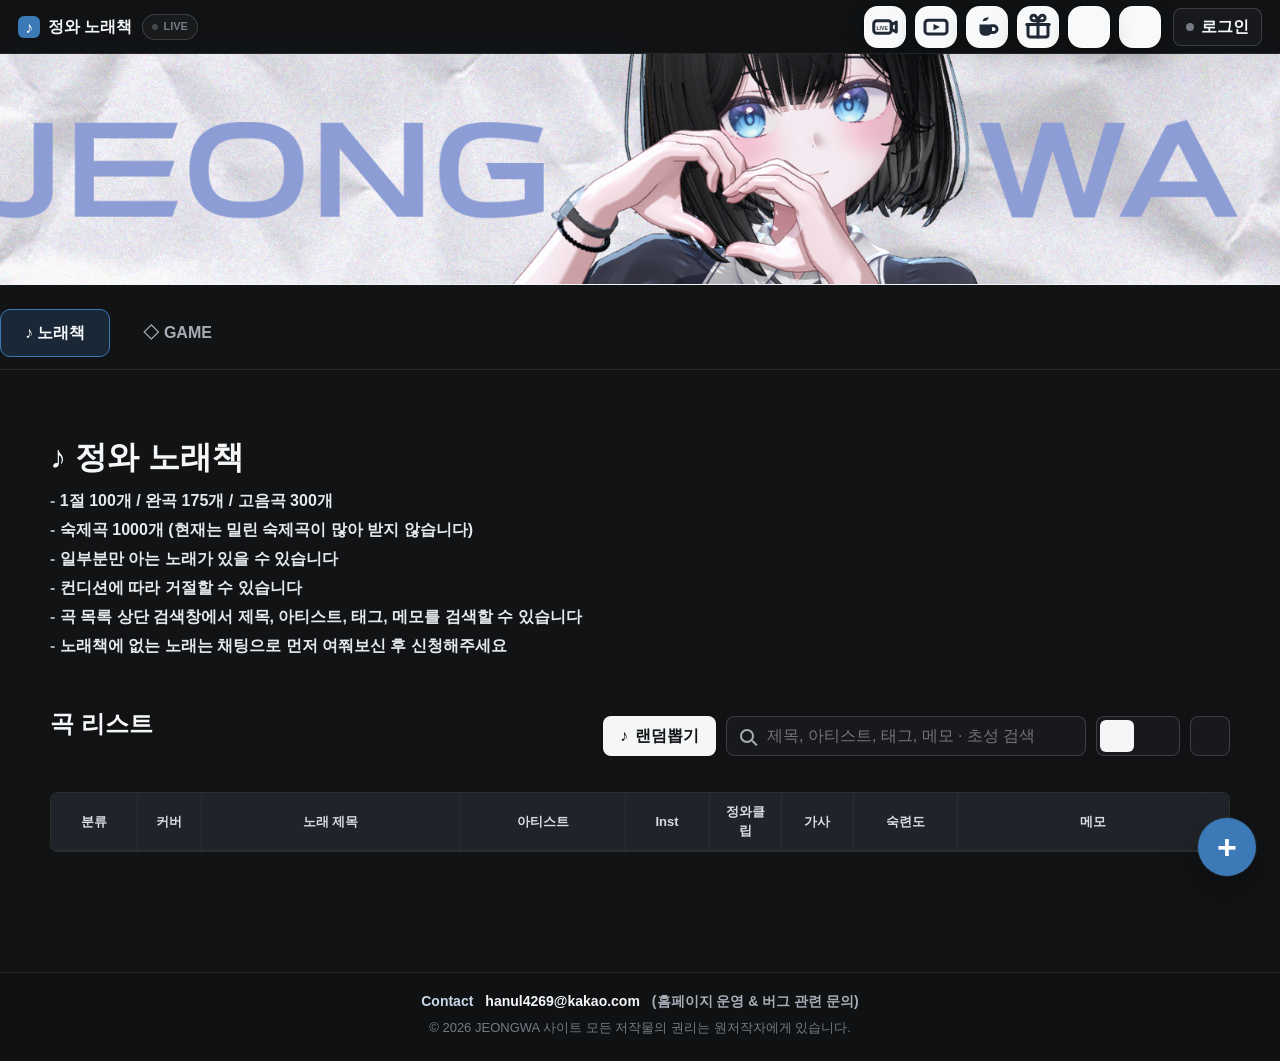
==== index.html @ 02b7890e "Add Hangul initial search and keyboard shortcut Fix patch note revision tracking and refresh, tolera" ====
<!doctype html>
<html lang="ko">
<head>
  <meta charset="utf-8">
  <meta name="viewport" content="width=device-width, initial-scale=1">
  <meta name="theme-color" content="#101319">
  <meta name="description" content="정와(정와짱)의 노래책. 제목·아티스트·태그로 곡을 검색하고 랜덤뽑기로 신청곡을 골라보세요.">
  <title>정와 노래책</title>
  <link rel="canonical" href="https://jeongwa.com/">
  <meta name="robots" content="index, follow, max-image-preview:large">
  <meta property="og:type" content="website">
  <meta property="og:site_name" content="정와 노래책">
  <meta property="og:locale" content="ko_KR">
  <meta property="og:title" content="정와 노래책">
  <meta property="og:description" content="정와(정와짱)의 노래책. 제목·아티스트·태그로 곡을 검색하고 랜덤뽑기로 신청곡을 골라보세요.">
  <meta property="og:url" content="https://jeongwa.com/">
  <meta property="og:image" content="https://jeongwa.com/og-image.jpg">
  <meta property="og:image:type" content="image/jpeg">
  <meta property="og:image:width" content="1200">
  <meta property="og:image:height" content="630">
  <meta property="og:image:alt" content="정와 노래책 - 노래 검색과 랜덤뽑기">
  <meta name="twitter:card" content="summary_large_image">
  <meta name="twitter:title" content="정와 노래책">
  <meta name="twitter:description" content="정와(정와짱)의 노래책. 제목·아티스트·태그로 곡을 검색하고 랜덤뽑기로 신청곡을 골라보세요.">
  <meta name="twitter:image" content="https://jeongwa.com/og-image.jpg">
  <script type="application/ld+json">
  {
    "@context": "https://schema.org",
    "@type": "WebSite",
    "name": "정와 노래책",
    "alternateName": "JEONGWA Songbook",
    "url": "https://jeongwa.com/",
    "inLanguage": "ko-KR",
    "description": "정와(정와짱)의 노래책 검색과 랜덤뽑기 사이트"
  }
  </script>
  <link rel="icon" type="image/png" href="jeongwa-profile.png">
  <link rel="apple-touch-icon" href="jeongwa-profile.png">
  <link rel="preconnect" href="https://cdn.jsdelivr.net" crossorigin>
  <link href="https://cdn.jsdelivr.net/gh/orioncactus/pretendard/dist/web/static/pretendard.css" rel="stylesheet">
  <link rel="stylesheet" href="styles.css?v=20260930-patchnotes2">
</head>
<body>
  <header class="site-header">
    <div class="brand-area">
      <a class="brand" href="#top" aria-label="정와 노래책 홈">
        <span class="brand-mark">♪</span>
        <span>정와 노래책</span>
      </a>
      <a class="live-badge" id="live-badge" href="https://ch.sooplive.co.kr/jeongwazzang" target="_blank" rel="noopener noreferrer" aria-label="정와 SOOP 방송국, 현재 방송 상태 확인 중" title="방송 상태 확인 중">
        <span class="live-dot" aria-hidden="true"></span>
        <span>LIVE</span>
      </a>
    </div>
    <div class="header-actions">
      <nav class="header-links" aria-label="정와 외부 링크">
        <a class="header-link" href="https://ch.sooplive.co.kr/jeongwazzang" target="_blank" rel="noopener noreferrer" aria-label="SOOP 방송국" title="SOOP 방송국">
          <svg class="header-icon-svg" viewBox="0 0 24 24" aria-hidden="true">
            <rect x="3" y="7" width="14" height="10" rx="2.4"></rect>
            <path d="M17 10.2 21 8v8l-4-2.2z"></path>
            <text x="5.2" y="14" font-size="4.1" font-weight="900" stroke="none" fill="currentColor">LIVE</text>
          </svg>
        </a>
        <a class="header-link" href="https://www.youtube.com/@Jeong_wa/featured" target="_blank" rel="noopener noreferrer" aria-label="유튜브" title="유튜브">
          <svg class="header-icon-svg" viewBox="0 0 24 24" aria-hidden="true">
            <rect x="3.2" y="6.5" width="17.6" height="11" rx="2.4"></rect>
            <path d="m10 9.5 5.2 2.5-5.2 2.5z" fill="currentColor" stroke="none"></path>
          </svg>
        </a>
        <a class="header-link" href="https://cafe.naver.com/jeongwa" target="_blank" rel="noopener noreferrer" aria-label="네이버 카페" title="네이버 카페">
          <svg class="header-icon-svg" viewBox="0 0 24 24" aria-hidden="true">
            <path d="M6 10h10v4.7A4.3 4.3 0 0 1 11.7 19H10.3A4.3 4.3 0 0 1 6 14.7z" fill="currentColor" stroke="none"></path>
            <path d="M16 11h1.3a2.7 2.7 0 0 1 0 5.4H16"></path>
            <path d="M9.6 5.2c.9-.8 2.6-.6 3.6-1.5.1 1.2-.5 2.5-1.6 3-1 .5-2.2.1-3 .9-.1-.9.3-1.7 1-2.4z" fill="currentColor" stroke="none"></path>
          </svg>
        </a>
        <a class="header-link" href="https://fancim.me/celeb/profile.aspx?cu_id=jeongwa" target="_blank" rel="noopener noreferrer" aria-label="팬심" title="팬심">
          <svg class="header-icon-svg" viewBox="0 0 24 24" aria-hidden="true">
            <rect x="4" y="10" width="16" height="10" rx="1.8"></rect>
            <path d="M3 10h18"></path>
            <path d="M12 7v13"></path>
            <path d="M12 7H8.5A2.2 2.2 0 1 1 10.1 3.3C11.2 4.3 12 7 12 7z"></path>
            <path d="M12 7h3.5A2.2 2.2 0 1 0 13.9 3.3C12.8 4.3 12 7 12 7z"></path>
          </svg>
        </a>
        <button class="header-link patch-header-btn" id="open-patch-notes" type="button" aria-label="패치노트 열기" title="패치노트">
          <i class="header-lucide-icon" data-lucide="scroll-text" aria-hidden="true"></i>
          <span class="patch-new-dot" id="patch-new-dot" aria-hidden="true" hidden></span>
        </button>
        <button class="header-link guide-header-btn" id="open-guide" type="button" aria-label="사용 가이드 열기" title="사용 가이드">
          <i class="header-lucide-icon" data-lucide="circle-help" aria-hidden="true"></i>
        </button>
      </nav>
      <div class="auth-area" id="auth-area">
        <button class="auth-button" id="auth-button" type="button" aria-haspopup="true" aria-expanded="false">
          <span class="auth-dot" aria-hidden="true"></span>
          <span id="auth-label">로그인</span>
        </button>
        <div class="auth-menu" id="auth-menu" hidden>
          <div class="auth-menu-user" id="auth-menu-user"></div>
          <button id="open-admin-settings" type="button">편집설정</button>
          <button id="logout-button" type="button">로그아웃</button>
        </div>
      </div>
    </div>
  </header>

  <main id="top">
    <section class="banner" aria-label="정와 노래책 배너">
      <img src="banner.png" alt="JEONG">
    </section>

    <nav class="site-view-tabs" aria-label="메인 메뉴">
      <button type="button" class="active" data-site-view="songs" aria-pressed="true">♪ 노래책</button>
      <button type="button" data-site-view="game" aria-pressed="false">◇ GAME</button>
    </nav>
    <section id="game-section" aria-label="GAME" hidden>
      <iframe id="game-frame" title="정와 사다리게임과 핀볼" data-src="games.html?v=20260925-results-dialog" allow="fullscreen" allowfullscreen></iframe>
    </section>
    <section class="intro">
      <div class="intro-copy">
        <h1><span aria-hidden="true">♪</span> 정와 노래책</h1>
        <ul>
          <li>1절 100개 / 완곡 175개 / 고음곡 300개</li>
          <li>숙제곡 1000개 (현재는 밀린 숙제곡이 많아 받지 않습니다)</li>
          <li>일부분만 아는 노래가 있을 수 있습니다</li>
          <li>컨디션에 따라 거절할 수 있습니다</li>
          <li>곡 목록 상단 검색창에서 제목, 아티스트, 태그, 메모를 검색할 수 있습니다</li>
          <li>노래책에 없는 노래는 채팅으로 먼저 여쭤보신 후 신청해주세요</li>
        </ul>
      </div>
    </section>

    <section class="songbook" aria-labelledby="songbook-title">
      <div class="songbook-head">
        <div>
          <h2 id="songbook-title">곡 리스트</h2>
          <p id="result-summary" aria-live="polite"></p>
        </div>
        <div class="songbook-tools">
          <button class="up-ranking-btn" id="open-up-ranking" type="button" hidden>
            <span aria-hidden="true">↑</span>
            UP 랭킹
          </button>
          <button class="random-btn" id="open-random" type="button">
            <span aria-hidden="true">♪</span>
            랜덤뽑기
          </button>
          <label class="search-box">
            <span class="search-glyph" aria-hidden="true"></span>
            <input id="song-search" type="search" autocomplete="off" placeholder="제목, 아티스트, 태그, 메모 · 초성 검색" aria-label="곡 검색 (제목, 아티스트, 태그, 메모, 제목·아티스트 초성)" aria-keyshortcuts="Control+K Meta+K" title="검색창 이동: Ctrl+K / ⌘K">
            <button id="clear-search" type="button" aria-label="검색어 지우기">×</button>
          </label>
          <div class="view-toggle" id="view-toggle" role="group" aria-label="곡 보기 방식">
            <button class="view-toggle-btn active" type="button" data-view-mode="list" aria-label="리스트형으로 보기" title="리스트형" aria-pressed="true">
              <i data-lucide="list" aria-hidden="true"></i>
            </button>
            <button class="view-toggle-btn" type="button" data-view-mode="album" aria-label="앨범형으로 보기" title="앨범형" aria-pressed="false">
              <i data-lucide="layout-grid" aria-hidden="true"></i>
            </button>
          </div>
          <button class="favorite-filter-btn" id="favorite-filter" type="button" aria-label="즐겨찾기한 곡만 보기" title="즐겨찾기만 보기" aria-pressed="false">
            <i data-lucide="star" aria-hidden="true"></i>
          </button>
        </div>
      </div>

      <nav class="tabs" id="category-tabs" aria-label="노래 분류"></nav>

      <section class="tag-filter" id="tag-filter" aria-label="태그 필터" hidden>
        <span class="tag-filter-label">태그</span>
        <div class="tag-filter-list" id="tag-filter-list"></div>
      </section>

      <div class="table-wrap" id="table-wrap">
        <table class="song-table">
          <thead>
            <tr>
              <th>분류</th>
              <th>커버</th>
              <th>노래 제목</th>
              <th>아티스트</th>
              <th>Inst</th>
              <th>정와클립</th>
              <th>가사</th>
              <th>숙련도</th>
              <th>메모</th>
            </tr>
          </thead>
          <tbody id="song-table-body"></tbody>
        </table>
      </div>

      <div class="card-list" id="song-card-list"></div>
      <div class="album-grid" id="album-grid" hidden></div>
      <div class="empty-state" id="empty-state" hidden>검색 결과가 없습니다.</div>
    </section>
  </main>

  <footer class="site-footer">
    <div class="site-footer-inner">
      <div class="footer-contact">
        <strong>Contact</strong>
        <a href="mailto:hanul4269@kakao.com">hanul4269@kakao.com</a>
        <span>(홈페이지 운영 &amp; 버그 관련 문의)</span>
      </div>
      <p class="footer-copyright">© 2026 JEONGWA 사이트 모든 저작물의 권리는 원저작자에게 있습니다.</p>
    </div>
  </footer>

  <div class="modal-backdrop" id="guide-modal" hidden>
    <section class="form-modal guide-modal" role="dialog" aria-modal="true" aria-labelledby="guide-title">
      <button class="modal-close" id="close-guide" type="button" aria-label="닫기">×</button>
      <div class="modal-kicker">이용 안내</div>
      <h2 id="guide-title">정와 노래책 사용 가이드</h2>

      <div class="guide-section">
        <h3>곡 찾기와 보기</h3>
        <ol class="guide-steps">
          <li><strong>분류 탭</strong><span>전체, K-POP, J-POP, POP/OST, 숙제곡을 골라 볼 수 있습니다.</span></li>
          <li><strong>검색과 태그</strong><span>제목, 아티스트, 태그, 메모로 검색하고 여러 태그를 함께 선택할 수 있습니다. 제목·아티스트는 초성으로도 찾을 수 있습니다(예: ㅇㅇㅇ → 아이유). 노래책 화면에서 Ctrl+K 또는 ⌘K를 누르면 검색창으로 이동합니다.</span></li>
          <li><strong>보기 방식</strong><span>목록 아이콘과 앨범 아이콘으로 리스트형·앨범형을 전환합니다.</span></li>
          <li><strong>랜덤뽑기</strong><span>현재 검색 결과 또는 전체 곡 중에서 한 곡을 무작위로 뽑습니다.</span></li>
        </ol>
      </div>

      <div class="guide-section">
        <h3>좋아요와 즐겨찾기</h3>
        <ol class="guide-steps">
          <li><strong>좋아요</strong><span>곡의 하트 버튼을 눌러 좋아요를 남길 수 있습니다.</span></li>
          <li><strong>즐겨찾기</strong><span>로그인 후 별 버튼으로 곡을 저장하고, 상단 별 아이콘으로 저장한 곡만 모아봅니다.</span></li>
        </ol>
      </div>

      <div class="guide-section">
        <h3>편집자 기능</h3>
        <ol class="guide-steps">
          <li><strong>곡 수정</strong><span>편집자로 로그인한 뒤 곡 행이나 앨범 카드를 누르면 수정창이 열립니다.</span></li>
          <li><strong>곡 추가</strong><span>오른쪽 아래 + 버튼에서 한 곡 추가, 여러 곡 추가, 커버 자동채우기를 사용합니다.</span></li>
          <li><strong>정렬과 링크</strong><span>곡은 분류·아티스트·제목 순으로 자동 정렬되며, 수정창에서 Inst·정와클립·가사 링크를 관리합니다.</span></li>
          <li><strong>편집설정</strong><span>로그인 메뉴에서 편집자 관리와 UP 이벤트를 설정합니다.</span></li>
        </ol>
      </div>
    </section>
  </div>

  <div class="modal-backdrop" id="patch-notes-modal" hidden>
    <section class="form-modal patch-notes-modal" role="dialog" aria-modal="true" aria-labelledby="patch-notes-title">
      <button class="modal-close" id="close-patch-notes" type="button" aria-label="닫기">×</button>
      <div class="modal-kicker">업데이트</div>
      <h2 id="patch-notes-title">패치노트</h2>
      <p class="patch-notes-meta" id="patch-notes-meta"></p>
      <div class="patch-note-board" id="patch-notes-board" aria-live="polite"></div>
    </section>
  </div>

  <div class="modal-backdrop" id="random-modal" hidden>
    <section class="random-modal" role="dialog" aria-modal="true" aria-labelledby="random-title">
      <button class="modal-close" id="close-random" type="button" aria-label="닫기">×</button>
      <div class="modal-kicker">랜덤뽑기</div>
      <h2 id="random-title">오늘의 한 곡</h2>

      <div class="random-options">
        <label>
          <input type="radio" name="random-scope" value="current" checked>
          현재 탭/검색 결과
        </label>
        <label>
          <input type="radio" name="random-scope" value="all">
          전체 곡
        </label>
        <label>
          <input type="checkbox" id="exclude-homework">
          숙제곡 제외
        </label>
      </div>

      <p class="random-count" id="random-count"></p>
      <div class="random-result" id="random-result">
        <span class="result-placeholder">버튼을 누르면 곡이 뽑힙니다.</span>
      </div>
      <button class="draw-btn" id="draw-random" type="button">뽑기</button>
    </section>
  </div>

  <div class="add-fab-wrap" id="add-fab-wrap">
    <div class="add-fab-menu" id="add-fab-menu" hidden>
      <button class="fab-menu-btn" id="open-add-one" type="button">한 곡 추가</button>
      <button class="fab-menu-btn" id="open-add-many" type="button">여러 곡 추가</button>
      <button class="fab-menu-btn" id="open-cover-fill" type="button">커버 자동채우기</button>
    </div>
    <button class="add-fab" id="add-fab" type="button" aria-label="곡 추가 메뉴 열기" aria-expanded="false" aria-controls="add-fab-menu">
      <span aria-hidden="true">+</span>
    </button>
  </div>

  <div class="modal-backdrop" id="cover-fill-modal" hidden>
    <section class="form-modal compact" role="dialog" aria-modal="true" aria-labelledby="cover-fill-title">
      <button class="modal-close" id="close-cover-fill" type="button" aria-label="닫기">×</button>
      <div class="modal-kicker">앨범 커버</div>
      <h2 id="cover-fill-title">커버 자동채우기</h2>
      <p class="login-copy">iTunes에서 제목과 아티스트가 충분히 일치하는 곡만 채웁니다. 애매한 곡은 건너뜁니다.</p>
      <label class="cover-fill-scope">
        <span>대상</span>
        <select id="cover-fill-scope">
          <option value="current">현재 탭과 검색 결과</option>
          <option value="all">전체 곡</option>
        </select>
      </label>
      <progress class="cover-fill-progress" id="cover-fill-progress" value="0" max="1"></progress>
      <p class="form-status cover-fill-status" id="cover-fill-status" aria-live="polite">커버가 비어 있는 곡만 처리합니다.</p>
      <div class="form-actions">
        <button class="draw-btn" id="start-cover-fill" type="button">자동채우기 시작</button>
        <button class="secondary-btn" id="stop-cover-fill" type="button" disabled>중지</button>
      </div>
    </section>
  </div>

  <div class="modal-backdrop" id="up-ranking-modal" hidden>
    <section class="form-modal up-ranking-modal" role="dialog" aria-modal="true" aria-labelledby="up-ranking-title">
      <button class="modal-close" id="close-up-ranking" type="button" aria-label="닫기">×</button>
      <div class="modal-kicker">SOOP UP 이벤트</div>
      <div class="up-ranking-heading">
        <div>
          <h2 id="up-ranking-title">UP 랭킹</h2>
          <p id="up-ranking-updated">게시글의 좋아요 순위를 불러옵니다.</p>
        </div>
        <button class="secondary-btn compact-btn" id="refresh-up-ranking" type="button">새로고침</button>
      </div>
      <div class="up-ranking-tabs" id="up-ranking-tabs" role="tablist" aria-label="UP 이벤트"></div>
      <div class="up-ranking-event" id="up-ranking-event"></div>
      <div class="up-ranking-list" id="up-ranking-list"></div>
    </section>
  </div>

  <div class="modal-backdrop" id="login-modal" hidden>
    <section class="form-modal compact" role="dialog" aria-modal="true" aria-labelledby="login-title">
      <button class="modal-close" id="close-login" type="button" aria-label="닫기">×</button>
      <div class="modal-kicker">계정</div>
      <h2 id="login-title">로그인</h2>
      <p class="login-copy">편집자는 등록된 Google 계정으로 로그인해주세요.</p>
      <p class="form-status" id="login-status" aria-live="polite"></p>
      <button class="google-login-btn" id="google-login-button" type="button">
        <img src="https://www.gstatic.com/firebasejs/ui/2.0.0/images/auth/google.svg" alt="" aria-hidden="true">
        Google 계정으로 로그인
      </button>
    </section>
  </div>

  <div class="modal-backdrop" id="admin-modal" hidden>
    <section class="form-modal admin-modal" role="dialog" aria-modal="true" aria-labelledby="admin-title">
      <button class="modal-close" id="close-admin" type="button" aria-label="닫기">×</button>
      <div class="modal-kicker">편집설정</div>
      <h2 id="admin-title">편집설정</h2>

      <div class="admin-tabs" role="tablist" aria-label="편집설정 메뉴">
        <button class="admin-tab active" id="admin-tab-editors" type="button" role="tab" aria-selected="true" aria-controls="admin-panel-editors" data-admin-tab="editors">편집자 관리</button>
        <button class="admin-tab" id="admin-tab-up" type="button" role="tab" aria-selected="false" aria-controls="admin-panel-up" data-admin-tab="up">UP 이벤트</button>
      </div>

      <div class="admin-panel active" id="admin-panel-editors" role="tabpanel" aria-labelledby="admin-tab-editors" data-admin-panel="editors">
        <form id="editor-form" class="song-form inline-form">
          <label>
            <span>편집자 이메일</span>
            <input id="editor-email" name="email" type="email" autocomplete="off" required>
          </label>
          <button class="draw-btn" type="submit">추가</button>
        </form>
        <p class="form-status" id="editor-status" aria-live="polite"></p>
        <div class="editor-list" id="editor-list"></div>
      </div>

      <div class="admin-panel" id="admin-panel-up" role="tabpanel" aria-labelledby="admin-tab-up" data-admin-panel="up" hidden>
        <p class="admin-help">활성 이벤트는 접속 시 UP 랭킹 모달로 자동 표시됩니다. 여러 이벤트가 있다면 먼저 보여줄 이벤트를 선택할 수 있습니다.</p>
        <form id="up-event-form" class="song-form">
          <input id="up-event-id" name="id" type="hidden">
          <label>
            <span>탭 이름</span>
            <input id="up-event-tab-name" name="tabName" type="text" placeholder="예: 8월 UP 이벤트" required>
          </label>
          <label>
            <span>제목</span>
            <input id="up-event-title" name="title" type="text" required>
          </label>
          <label>
            <span>SOOP 게시글 또는 댓글 URL</span>
            <input id="up-event-soop-url" name="soopUrl" type="url" inputmode="url" placeholder="https://www.sooplive.com/station/.../post/..." required>
          </label>
          <div class="up-event-options">
            <label class="check-row">
              <input id="up-event-active" name="isActive" type="checkbox" checked>
              <span>이벤트 활성화</span>
            </label>
            <label class="check-row">
              <input id="up-event-startup" name="showOnStartup" type="checkbox">
              <span>여러 이벤트 중 먼저 표시</span>
            </label>
            <label>
              <span>표시 순서</span>
              <input id="up-event-order" name="sortOrder" type="number" min="0" step="1" value="0">
            </label>
          </div>
          <div class="form-actions">
            <button class="draw-btn" type="submit">저장</button>
            <button class="secondary-btn" id="clear-up-event-form" type="button">새 이벤트</button>
          </div>
          <p class="form-status" id="up-event-status" aria-live="polite"></p>
        </form>
        <div class="up-event-list" id="up-event-list"></div>
      </div>
    </section>
  </div>

  <div class="modal-backdrop" id="add-one-modal" hidden>
    <section class="form-modal" role="dialog" aria-modal="true" aria-labelledby="add-one-title">
      <button class="modal-close" id="close-add-one" type="button" aria-label="닫기">×</button>
      <div class="modal-kicker">노래 추가</div>
      <h2 id="add-one-title">한 곡 추가</h2>
      <form id="add-one-form" class="song-form">
        <label>
          <span>분류</span>
          <select id="one-category" name="category"></select>
        </label>
        <label>
          <span>노래 제목</span>
          <input id="one-title" name="title" type="text" required>
        </label>
        <label>
          <span>아티스트</span>
          <input id="one-artist" name="artist" type="text">
        </label>
        <label>
          <span>커버 이미지 URL</span>
          <input id="one-cover" name="coverUrl" type="url" inputmode="url" placeholder="https://...">
          <span class="cover-form-preview" id="one-cover-preview" aria-hidden="true"></span>
        </label>
        <div class="form-grid form-grid-media">
          <label>
            <span>Inst</span>
            <input id="one-inst" name="instUrl" type="url" inputmode="url">
          </label>
          <label>
            <span>정와클립</span>
            <input id="one-clip" name="jeongwaClipUrl" type="url" inputmode="url">
          </label>
          <label>
            <span>가사 링크</span>
            <input id="one-lyrics" name="lyricsUrl" type="url" inputmode="url" placeholder="https://...">
          </label>
        </div>
        <label>
          <span>숙련도</span>
          <input id="one-skill" name="skillLevel" type="hidden" value="0">
          <div class="skill-picker" data-rating-for="one-skill" role="radiogroup" aria-label="숙련도">
            <button type="button" class="skill-pick" data-level="1" aria-label="숙련도 1단계">🐟</button>
            <button type="button" class="skill-pick" data-level="2" aria-label="숙련도 2단계">🐟</button>
            <button type="button" class="skill-pick" data-level="3" aria-label="숙련도 3단계">🐟</button>
            <button type="button" class="skill-pick" data-level="4" aria-label="숙련도 4단계">🐟</button>
            <button type="button" class="skill-pick" data-level="5" aria-label="숙련도 5단계">🐟</button>
          </div>
        </label>
        <label>
          <span>태그</span>
          <input id="one-tags" name="tags" type="text" autocomplete="off" placeholder="예: 1절 가능, 고음곡, 발라드">
          <small>여러 태그는 쉼표로 구분합니다.</small>
        </label>
        <label>
          <span>메모</span>
          <textarea id="one-memo" name="memo" rows="3"></textarea>
        </label>
        <p class="form-status" id="one-status" aria-live="polite"></p>
        <button class="draw-btn" type="submit">추가</button>
      </form>
    </section>
  </div>

  <div class="modal-backdrop" id="add-many-modal" hidden>
    <section class="form-modal wide" role="dialog" aria-modal="true" aria-labelledby="add-many-title">
      <button class="modal-close" id="close-add-many" type="button" aria-label="닫기">×</button>
      <div class="modal-kicker">노래 추가</div>
      <h2 id="add-many-title">여러 곡 추가</h2>
      <form id="add-many-form" class="song-form">
        <label>
          <span>기본 분류</span>
          <select id="many-category" name="category"></select>
        </label>
        <label>
          <span>곡 목록</span>
          <textarea id="many-rows" name="rows" rows="12" placeholder="분류	노래 제목	아티스트	커버 이미지 URL	Inst	정와클립	가사 링크	숙련도	태그	메모"></textarea>
          <small>태그가 여러 개라면 한 칸 안에서 슬래시(/)로 구분합니다.</small>
        </label>
        <p class="form-status" id="many-status" aria-live="polite"></p>
        <button class="draw-btn" type="submit">추가</button>
      </form>
    </section>
  </div>

  <div class="modal-backdrop" id="edit-song-modal" hidden>
    <section class="form-modal" role="dialog" aria-modal="true" aria-labelledby="edit-song-title">
      <button class="modal-close" id="close-edit-song" type="button" aria-label="닫기">×</button>
      <div class="modal-kicker">노래 수정</div>
      <h2 id="edit-song-title">곡 정보 수정</h2>
      <form id="edit-song-form" class="song-form">
        <input id="edit-id" name="id" type="hidden">
        <label>
          <span>분류</span>
          <select id="edit-category" name="category"></select>
        </label>
        <label>
          <span>노래 제목</span>
          <input id="edit-title" name="title" type="text" required>
        </label>
        <label>
          <span>아티스트</span>
          <input id="edit-artist" name="artist" type="text">
        </label>
        <label>
          <span>커버 이미지 URL</span>
          <input id="edit-cover" name="coverUrl" type="url" inputmode="url" placeholder="https://...">
          <span class="cover-form-preview" id="edit-cover-preview" aria-hidden="true"></span>
        </label>
        <div class="form-grid form-grid-media">
          <label>
            <span>Inst</span>
            <input id="edit-inst" name="instUrl" type="url" inputmode="url">
          </label>
          <label>
            <span>정와클립</span>
            <input id="edit-clip" name="jeongwaClipUrl" type="url" inputmode="url">
          </label>
          <label>
            <span>가사 링크</span>
            <input id="edit-lyrics" name="lyricsUrl" type="url" inputmode="url" placeholder="https://...">
          </label>
        </div>
        <label>
          <span>숙련도</span>
          <input id="edit-skill" name="skillLevel" type="hidden" value="0">
          <div class="skill-picker" data-rating-for="edit-skill" role="radiogroup" aria-label="숙련도">
            <button type="button" class="skill-pick" data-level="1" aria-label="숙련도 1단계">🐟</button>
            <button type="button" class="skill-pick" data-level="2" aria-label="숙련도 2단계">🐟</button>
            <button type="button" class="skill-pick" data-level="3" aria-label="숙련도 3단계">🐟</button>
            <button type="button" class="skill-pick" data-level="4" aria-label="숙련도 4단계">🐟</button>
            <button type="button" class="skill-pick" data-level="5" aria-label="숙련도 5단계">🐟</button>
          </div>
        </label>
        <label>
          <span>태그</span>
          <input id="edit-tags" name="tags" type="text" autocomplete="off" placeholder="예: 1절 가능, 고음곡, 발라드">
          <small>여러 태그는 쉼표로 구분합니다.</small>
        </label>
        <label>
          <span>메모</span>
          <textarea id="edit-memo" name="memo" rows="3"></textarea>
        </label>
        <p class="form-status" id="edit-status" aria-live="polite"></p>
        <button class="draw-btn" type="submit">저장</button>
        <button class="secondary-btn" id="reset-edit-song" type="button" hidden>원래대로</button>
        <button class="danger-btn" id="delete-edit-song" type="button" hidden>곡 삭제</button>
      </form>
    </section>
  </div>

  <script src="https://unpkg.com/lucide@0.468.0/dist/umd/lucide.min.js"></script>
  <script src="https://cdn.jsdelivr.net/npm/@supabase/supabase-js@2.112.2/dist/umd/supabase.min.js"></script>
  <script src="songs-data.js"></script>
  <script src="script.js?v=20260930-search1"></script>
  <script src="game-navigation.js?v=20260925-fish-marble-r4"></script>
</body>
</html>
---- styles.css ----
:root {
  --bg: #111315;
  --surface: #17191c;
  --surface-soft: #1d2024;
  --line: rgba(255, 255, 255, 0.09);
  --line-strong: rgba(255, 255, 255, 0.16);
  --text: #f4f6f8;
  --muted: #a7adb6;
  --faint: #747b86;
  --blue: #3b79b7;
  --blue-soft: rgba(59, 121, 183, 0.2);
  --jpop: #a76439;
  --pop: #a85f86;
  --homework: #7c5aa6;
  --focus: #90c7ff;
  --shadow: 0 18px 60px rgba(0, 0, 0, 0.34);
}

* {
  box-sizing: border-box;
}

[hidden] {
  display: none !important;
}

html {
  scroll-behavior: smooth;
}

body {
  margin: 0;
  min-height: 100vh;
  background: var(--bg);
  color: var(--text);
  font-family: Pretendard, -apple-system, BlinkMacSystemFont, "Segoe UI", sans-serif;
  line-height: 1.5;
}

body.modal-open {
  overflow: hidden;
}

button,
input,
select,
textarea {
  font: inherit;
}

select,
textarea,
input {
  color: inherit;
}

button {
  cursor: pointer;
}

.site-header {
  position: sticky;
  top: 0;
  z-index: 30;
  display: flex;
  align-items: center;
  justify-content: space-between;
  gap: 16px;
  height: 54px;
  padding: 0 18px;
  border-bottom: 1px solid var(--line);
  background: rgba(17, 19, 21, 0.88);
  backdrop-filter: blur(14px);
}

.brand-area {
  display: flex;
  align-items: center;
  gap: 10px;
  min-width: 0;
}

.brand {
  display: inline-flex;
  align-items: center;
  gap: 8px;
  min-width: 0;
  color: var(--text);
  text-decoration: none;
  font-weight: 800;
}

.live-badge {
  display: inline-flex;
  align-items: center;
  gap: 5px;
  flex: 0 0 auto;
  min-height: 26px;
  padding: 0 9px;
  border: 1px solid var(--line-strong);
  border-radius: 999px;
  background: rgba(255, 255, 255, 0.035);
  color: var(--faint);
  font-size: 11px;
  font-weight: 900;
  letter-spacing: 0;
  line-height: 1;
  text-decoration: none;
  transition: color 160ms ease, border-color 160ms ease, background 160ms ease;
  white-space: nowrap;
}

.live-badge:hover,
.live-badge:focus-visible {
  color: var(--muted);
  border-color: rgba(255, 255, 255, 0.3);
  outline: none;
}

.live-badge.is-live {
  border-color: rgba(255, 77, 90, 0.72);
  background: rgba(255, 60, 75, 0.14);
  color: #fff;
}

.live-dot {
  width: 6px;
  height: 6px;
  flex: 0 0 auto;
  border-radius: 50%;
  background: rgba(255, 255, 255, 0.2);
}

.live-badge.is-live .live-dot {
  background: #ff4656;
  box-shadow: 0 0 0 3px rgba(255, 70, 86, 0.12);
  animation: live-pulse 1.4s ease-in-out infinite;
}

@keyframes live-pulse {
  0%, 100% { opacity: 1; }
  50% { opacity: 0.32; }
}

.brand-mark {
  display: inline-grid;
  place-items: center;
  width: 22px;
  height: 22px;
  border-radius: 6px;
  background: var(--blue);
  color: #fff;
}

.header-actions {
  display: flex;
  align-items: center;
  justify-content: flex-end;
  gap: 12px;
  min-width: 0;
}

.header-links {
  display: flex;
  align-items: center;
  gap: 9px;
  max-width: min(58vw, 440px);
  overflow: visible;
  padding: 4px 0;
}

.header-link {
  display: inline-grid;
  flex: 0 0 auto;
  place-items: center;
  width: 42px;
  height: 42px;
  border: 1px solid rgba(255, 255, 255, 0.78);
  border-radius: 14px;
  background: #f8f9fb;
  color: #202936;
  text-decoration: none;
  box-shadow: 0 8px 24px rgba(0, 0, 0, 0.24);
}

.header-link:hover,
.header-link:focus-visible {
  border-color: rgba(144, 199, 255, 0.86);
  background: #ffffff;
  outline: none;
}

.header-icon-svg {
  width: 30px;
  height: 30px;
  display: block;
  fill: none;
  stroke: currentColor;
  stroke-width: 2.4;
  stroke-linecap: round;
  stroke-linejoin: round;
  overflow: visible;
}

.guide-header-btn {
  padding: 0;
}

.header-lucide-icon,
.guide-header-btn svg {
  width: 24px;
  height: 24px;
  stroke-width: 2.2;
}

.header-icon-svg text {
  font-family: Pretendard, -apple-system, BlinkMacSystemFont, "Segoe UI", sans-serif;
}

.auth-area {
  position: relative;
  flex: 0 0 auto;
}

.auth-button {
  display: inline-flex;
  align-items: center;
  justify-content: center;
  gap: 7px;
  min-height: 38px;
  padding: 0 12px;
  border: 1px solid var(--line-strong);
  border-radius: 8px;
  background: var(--surface);
  color: var(--text);
  font-weight: 900;
}

.auth-button:hover,
.auth-button:focus-visible,
.auth-button.active {
  border-color: var(--focus);
  outline: none;
}

.auth-dot {
  width: 8px;
  height: 8px;
  border-radius: 50%;
  background: var(--faint);
}

.auth-button.signed-in .auth-dot {
  background: #8bd04f;
}

.auth-button.viewer .auth-dot {
  background: #ffcf6b;
}

.auth-menu {
  position: absolute;
  top: calc(100% + 8px);
  right: 0;
  z-index: 70;
  width: 210px;
  padding: 8px;
  border: 1px solid var(--line-strong);
  border-radius: 8px;
  background: #191c21;
  box-shadow: var(--shadow);
}

.auth-menu[hidden] {
  display: none;
}

.auth-menu-user {
  padding: 8px 9px 10px;
  border-bottom: 1px solid var(--line);
  color: var(--muted);
  font-size: 13px;
  font-weight: 800;
  overflow-wrap: anywhere;
}

.auth-menu button {
  width: 100%;
  min-height: 38px;
  margin-top: 5px;
  border: 0;
  border-radius: 7px;
  background: transparent;
  color: var(--text);
  text-align: left;
  font-weight: 850;
}

.auth-menu button:hover,
.auth-menu button:focus-visible {
  background: var(--surface-soft);
  outline: none;
}

.search-glyph {
  position: relative;
  display: inline-block;
  width: 15px;
  height: 15px;
  border: 2px solid currentColor;
  border-radius: 999px;
}

.search-glyph::after {
  content: "";
  position: absolute;
  width: 7px;
  height: 2px;
  right: -6px;
  bottom: -3px;
  border-radius: 999px;
  background: currentColor;
  transform: rotate(45deg);
  transform-origin: center;
}

.banner {
  overflow: hidden;
  border-bottom: 1px solid var(--line);
  background: #eff3f8;
}

.banner img {
  display: block;
  width: 100%;
  height: clamp(130px, 18vw, 250px);
  object-fit: cover;
  object-position: center;
}

.intro,
.songbook {
  width: min(1180px, calc(100% - 32px));
  margin: 0 auto;
}

.intro {
  padding: 44px 0 26px;
}

.intro-copy {
  max-width: 760px;
}

.intro h1 {
  margin: 0 0 12px;
  font-size: 32px;
  line-height: 1.2;
}

.intro ul {
  margin: 0;
  padding-left: 0;
  list-style: none;
  color: #e5e8ec;
  font-size: 16px;
  font-weight: 650;
}

.intro li + li {
  margin-top: 5px;
}

.intro li::before {
  content: "- ";
  color: var(--muted);
}

.songbook {
  padding: 8px 0 64px;
}

.songbook-head {
  position: sticky;
  top: 54px;
  z-index: 20;
  display: flex;
  align-items: center;
  justify-content: space-between;
  gap: 20px;
  padding: 14px 0;
  background: rgba(17, 19, 21, 0.92);
  backdrop-filter: blur(14px);
}

.songbook h2 {
  margin: 0;
  font-size: 24px;
}

#result-summary {
  min-height: 20px;
  margin: 4px 0 0;
  color: var(--muted);
  font-size: 16px;
  font-weight: 800;
}

.songbook-tools {
  display: flex;
  align-items: center;
  justify-content: flex-end;
  flex-wrap: wrap;
  gap: 10px;
  min-width: 360px;
}

.up-ranking-btn,
.random-btn,
.draw-btn {
  display: inline-flex;
  align-items: center;
  justify-content: center;
  gap: 7px;
  min-height: 40px;
  padding: 0 16px;
  border: 1px solid var(--line-strong);
  border-radius: 8px;
  background: #f4f6f8;
  color: #111315;
  font-weight: 900;
}

.up-ranking-btn:hover,
.random-btn:hover,
.draw-btn:hover {
  background: #ffffff;
}

.search-box {
  position: relative;
  display: flex;
  align-items: center;
  width: min(360px, 42vw);
  min-height: 40px;
  color: var(--muted);
}

.search-box .search-glyph {
  position: absolute;
  left: 14px;
  width: 14px;
  height: 14px;
}

#song-search {
  width: 100%;
  min-height: 40px;
  padding: 0 40px 0 40px;
  border: 1px solid var(--line-strong);
  border-radius: 8px;
  background: var(--surface);
  color: var(--text);
  outline: none;
}

#song-search:focus {
  border-color: var(--focus);
  box-shadow: 0 0 0 3px rgba(144, 199, 255, 0.16);
}

#song-search::-webkit-search-cancel-button {
  display: none;
  appearance: none;
}

#song-search::-ms-clear {
  display: none;
}

#clear-search {
  position: absolute;
  right: 6px;
  display: none;
  width: 28px;
  height: 28px;
  border: 0;
  border-radius: 6px;
  background: transparent;
  color: var(--muted);
  font-size: 20px;
}

#clear-search.visible {
  display: inline-grid;
  place-items: center;
}

.view-toggle {
  display: grid;
  grid-template-columns: repeat(2, 38px);
  height: 40px;
  padding: 3px;
  border: 1px solid var(--line-strong);
  border-radius: 8px;
  background: var(--surface);
}

.view-toggle-btn {
  display: grid;
  place-items: center;
  width: 34px;
  height: 32px;
  padding: 0;
  border: 0;
  border-radius: 6px;
  background: transparent;
  color: var(--faint);
}

.view-toggle-btn svg {
  width: 18px;
  height: 18px;
  stroke-width: 2.4;
}

.view-toggle-btn:hover,
.view-toggle-btn:focus-visible {
  color: var(--text);
  outline: none;
}

.view-toggle-btn.active {
  background: #f4f6f8;
  color: #111315;
}

.favorite-filter-btn {
  display: grid;
  place-items: center;
  width: 40px;
  height: 40px;
  padding: 0;
  border: 1px solid var(--line-strong);
  border-radius: 8px;
  background: var(--surface);
  color: var(--faint);
}

.favorite-filter-btn svg {
  width: 19px;
  height: 19px;
  stroke-width: 2.3;
}

.favorite-filter-btn:hover,
.favorite-filter-btn:focus-visible {
  border-color: var(--focus);
  color: var(--text);
  outline: none;
}

.favorite-filter-btn.active {
  border-color: #e8bf61;
  background: rgba(232, 191, 97, 0.12);
  color: #f0ca70;
}

.favorite-filter-btn.active svg {
  fill: currentColor;
}

.tabs {
  display: flex;
  flex-wrap: wrap;
  gap: 8px;
  margin: 0 0 12px;
}

.tab {
  display: inline-flex;
  align-items: center;
  gap: 7px;
  min-height: 38px;
  padding: 0 14px;
  border: 1px solid var(--line-strong);
  border-radius: 8px;
  background: var(--surface);
  color: var(--muted);
  font-weight: 850;
}

.tab:hover,
.tab:focus-visible {
  border-color: var(--focus);
  color: var(--text);
  outline: none;
}

.tab.active {
  color: #fff;
}

.tab[data-category="전체"].active { background: #4a5360; }
.tab[data-category="K-POP"].active { background: var(--blue); }
.tab[data-category="J-POP"].active { background: var(--jpop); }
.tab[data-category="POP/OST"].active { background: var(--pop); }
.tab[data-category="숙제곡"].active { background: var(--homework); }

.tab-count {
  color: currentColor;
  opacity: 0.74;
  font-size: 12px;
}

.tag-filter {
  display: flex;
  align-items: flex-start;
  gap: 12px;
  margin: 0 0 14px;
  padding: 10px 12px;
  border: 1px solid var(--line);
  border-radius: 8px;
  background: rgba(255, 255, 255, 0.018);
}

.tag-filter[hidden] {
  display: none;
}

.tag-filter-label {
  flex: 0 0 auto;
  padding-top: 6px;
  color: var(--muted);
  font-size: 13px;
  font-weight: 900;
}

.tag-filter-list,
.song-tags {
  display: flex;
  flex-wrap: wrap;
  gap: 6px;
  min-width: 0;
}

.tag-filter-chip {
  min-height: 30px;
  padding: 3px 9px;
  border: 1px solid var(--line-strong);
  border-radius: 999px;
  background: var(--surface);
  color: var(--muted);
  font-size: 12px;
  font-weight: 850;
}

.tag-filter-chip span {
  margin-left: 3px;
  color: var(--faint);
  font-size: 11px;
}

.tag-filter-chip:hover,
.tag-filter-chip:focus-visible {
  border-color: var(--focus);
  color: var(--text);
  outline: none;
}

.tag-filter-chip.active {
  border-color: rgba(144, 199, 255, 0.52);
  background: rgba(144, 199, 255, 0.14);
  color: #d8ecff;
}

.song-tags {
  margin-top: 6px;
}

.song-tag {
  display: inline-flex;
  align-items: center;
  max-width: 100%;
  min-height: 22px;
  padding: 2px 7px;
  border: 1px solid rgba(144, 199, 255, 0.22);
  border-radius: 999px;
  background: rgba(144, 199, 255, 0.08);
  color: #bcdcff;
  font-size: 11px;
  font-weight: 800;
  line-height: 1.2;
  overflow-wrap: anywhere;
}

.table-wrap {
  overflow-x: auto;
  overflow-y: hidden;
  border: 1px solid var(--line);
  border-radius: 8px;
  background: var(--surface);
}

.table-wrap[hidden],
.card-list[hidden],
.album-grid[hidden] {
  display: none !important;
}

.song-table {
  width: 100%;
  min-width: 1120px;
  border-collapse: collapse;
  table-layout: fixed;
}

.song-table th,
.song-table td {
  border-bottom: 1px solid var(--line);
  border-right: 1px solid var(--line);
  padding: 9px 10px;
  text-align: left;
  vertical-align: middle;
  overflow-wrap: anywhere;
}

.song-table th:last-child,
.song-table td:last-child {
  border-right: 0;
}

.song-table thead th {
  position: sticky;
  top: 0;
  z-index: 1;
  background: #20242a;
  color: #d7dce3;
  font-size: 13px;
  text-align: center;
}

.song-table tbody tr:nth-child(even) td {
  background: rgba(255, 255, 255, 0.018);
}

.edit-mode .song-table tbody tr:hover td {
  background: rgba(144, 199, 255, 0.08);
}

.editable-row,
.editable-card {
  cursor: pointer;
}

.song-row:focus-visible {
  outline: none;
}

.song-row:focus-visible td {
  background: rgba(144, 199, 255, 0.12);
  box-shadow: inset 0 2px 0 rgba(144, 199, 255, 0.62), inset 0 -2px 0 rgba(144, 199, 255, 0.62);
}

.song-table th:nth-child(1),
.song-table td:nth-child(1) {
  width: 86px;
}

.song-table th:nth-child(2),
.song-table td:nth-child(2) {
  width: 64px;
  padding: 7px;
  text-align: center;
}

.song-table th:nth-child(3),
.song-table td:nth-child(3) {
  width: 22%;
  font-weight: 800;
}

.song-table th:nth-child(4),
.song-table td:nth-child(4) {
  width: 14%;
}

.song-table th:nth-child(5),
.song-table td:nth-child(5) {
  width: 84px;
  text-align: center;
}

.song-table th:nth-child(6),
.song-table td:nth-child(6) {
  width: 72px;
  text-align: center;
}

.song-table th:nth-child(7),
.song-table td:nth-child(7) {
  width: 72px;
  text-align: center;
}

.song-table th:nth-child(8),
.song-table td:nth-child(8) {
  width: 104px;
  text-align: center;
}

.category-badge {
  display: inline-flex;
  align-items: center;
  max-width: 100%;
  min-height: 24px;
  padding: 2px 8px;
  border-radius: 6px;
  color: #fff;
  font-size: 13px;
  font-weight: 900;
  white-space: nowrap;
}

.cat-kpop { background: var(--blue); }
.cat-jpop { background: var(--jpop); }
.cat-pop { background: var(--pop); }
.cat-homework { background: var(--homework); }

.memo {
  color: #d7dce3;
}

.muted {
  color: var(--faint);
}

.link-pill {
  display: inline-flex;
  align-items: center;
  justify-content: center;
  min-height: 26px;
  padding: 3px 9px;
  border: 1px solid rgba(144, 199, 255, 0.34);
  border-radius: 7px;
  color: #cfe7ff;
  background: rgba(144, 199, 255, 0.1);
  text-decoration: none;
  font-size: 13px;
  font-weight: 850;
  white-space: nowrap;
}

.link-pill:hover,
.link-pill:focus-visible {
  border-color: var(--focus);
  color: #ffffff;
  outline: none;
}

.skill-cell {
  white-space: nowrap;
}

.fish-rating {
  display: inline-flex;
  align-items: center;
  gap: 1px;
  font-size: 15px;
  letter-spacing: 0;
  line-height: 1;
}

.fish-empty {
  opacity: 0.16;
  filter: grayscale(1);
}

.song-title-cell {
  display: grid;
  gap: 8px;
  overflow-wrap: anywhere;
}

.song-reactions {
  display: flex;
  align-items: center;
  gap: 6px;
}

.song-reaction-btn {
  display: inline-flex;
  align-items: center;
  justify-content: center;
  gap: 4px;
  min-width: 32px;
  height: 28px;
  padding: 0 7px;
  border: 1px solid var(--line);
  border-radius: 7px;
  background: rgba(255, 255, 255, 0.025);
  color: var(--faint);
  font-size: 11px;
  font-weight: 900;
}

.song-reaction-btn svg {
  width: 15px;
  height: 15px;
  stroke-width: 2.3;
}

.song-reaction-btn:hover,
.song-reaction-btn:focus-visible {
  border-color: var(--line-strong);
  color: var(--text);
  outline: none;
}

.song-reaction-btn.like.active {
  border-color: rgba(235, 103, 126, 0.5);
  background: rgba(235, 103, 126, 0.1);
  color: #ee8194;
}

.song-reaction-btn.favorite.active {
  border-color: rgba(232, 191, 97, 0.5);
  background: rgba(232, 191, 97, 0.1);
  color: #f0ca70;
}

.song-reaction-btn.active svg {
  fill: currentColor;
}

.song-reaction-btn:disabled {
  cursor: wait;
  opacity: 0.62;
}

.song-cover {
  position: relative;
  display: inline-grid;
  place-items: center;
  flex: 0 0 auto;
  overflow: hidden;
  aspect-ratio: 1;
  border: 1px solid var(--line);
  border-radius: 6px;
  background: #23272d;
  color: #7d8692;
}

.song-cover img {
  position: absolute;
  inset: 0;
  width: 100%;
  height: 100%;
  object-fit: cover;
}

.song-cover-placeholder {
  color: inherit !important;
  font-size: 22px !important;
  font-weight: 900;
}

.song-cover-thumb {
  width: 46px;
}

.song-cover-mobile {
  width: 76px;
}

.song-card-layout {
  display: flex;
  align-items: flex-start;
  gap: 12px;
}

.song-card-body {
  min-width: 0;
}

.card-list {
  display: none;
}

.song-card {
  padding: 14px;
  border: 1px solid var(--line);
  border-radius: 8px;
  background: var(--surface);
}

.song-card:focus-visible {
  border-color: var(--focus);
  box-shadow: 0 0 0 3px rgba(144, 199, 255, 0.16);
  outline: none;
}

.song-card + .song-card {
  margin-top: 10px;
}

.song-card-top {
  display: flex;
  align-items: flex-start;
  justify-content: space-between;
  gap: 12px;
}

.song-card-title {
  margin: 7px 0 4px;
  font-size: 17px;
  font-weight: 900;
  overflow-wrap: anywhere;
}

.song-card-artist {
  color: var(--muted);
  font-weight: 750;
  overflow-wrap: anywhere;
}

.song-card-meta,
.picked-meta {
  display: flex;
  flex-wrap: wrap;
  gap: 7px 12px;
  margin-top: 12px;
  color: var(--muted);
  font-size: 13px;
  font-weight: 800;
}

.song-card-meta span,
.picked-meta span {
  display: inline-flex;
  align-items: center;
  gap: 5px;
}

.song-card-memo {
  margin-top: 10px;
  color: #d7dce3;
  font-size: 14px;
}

.album-grid {
  display: grid;
  grid-template-columns: repeat(3, minmax(0, 1fr));
  gap: 14px;
}

.album-card {
  display: grid;
  grid-template-columns: minmax(0, 1fr) minmax(0, 1fr);
  align-items: stretch;
  min-width: 0;
  overflow: hidden;
  border: 1px solid var(--line);
  border-radius: 8px;
  background: var(--surface);
}

.album-card:hover,
.album-card:focus-visible {
  border-color: var(--line-strong);
  outline: none;
}

.edit-mode .album-card:hover,
.edit-mode .album-card:focus-visible {
  border-color: var(--focus);
  box-shadow: 0 0 0 3px rgba(144, 199, 255, 0.12);
}

.song-cover-album {
  display: grid;
  width: 100%;
  height: 100%;
  min-height: 214px;
  aspect-ratio: auto;
  border: 0;
  border-right: 1px solid var(--line);
  border-radius: 0;
}

.song-cover-album .song-cover-placeholder {
  font-size: 42px !important;
}

.album-card-copy {
  display: flex;
  flex-direction: column;
  min-width: 0;
  padding: 14px;
}

.album-card-badges {
  display: flex;
  align-items: center;
  justify-content: space-between;
  gap: 8px;
  min-height: 24px;
}

.album-card-badges .fish-rating {
  font-size: 12px;
}

.album-card h3 {
  display: -webkit-box;
  overflow: hidden;
  min-height: 0;
  margin: 12px 0 5px;
  font-size: 16px;
  line-height: 1.35;
  overflow-wrap: anywhere;
  -webkit-box-orient: vertical;
  -webkit-line-clamp: 3;
}

.album-card p {
  min-height: 0;
  margin: 0;
  color: var(--muted);
  font-size: 13px;
  font-weight: 750;
  overflow-wrap: anywhere;
}

.album-card-copy > .song-reactions {
  margin-top: 10px;
}

.album-card-copy > .song-tags {
  margin-top: 9px;
}

.album-card-links {
  display: flex;
  flex-wrap: wrap;
  gap: 6px;
  min-height: 26px;
  margin-top: auto;
  padding-top: 10px;
}

.album-card-memo {
  display: -webkit-box;
  overflow: hidden;
  margin-top: 9px;
  color: #d7dce3;
  font-size: 12px;
  -webkit-box-orient: vertical;
  -webkit-line-clamp: 2;
}

@media (max-width: 1080px) {
  .album-grid {
    grid-template-columns: repeat(2, minmax(0, 1fr));
  }
}

.empty-state {
  padding: 32px;
  border: 1px solid var(--line);
  border-radius: 8px;
  background: var(--surface);
  color: var(--muted);
  text-align: center;
  font-weight: 800;
}

.site-toast {
  position: fixed;
  left: 50%;
  bottom: 24px;
  z-index: 100;
  max-width: min(440px, calc(100% - 32px));
  padding: 11px 14px;
  border: 1px solid var(--line-strong);
  border-radius: 8px;
  background: #252a31;
  color: var(--text);
  box-shadow: var(--shadow);
  font-size: 14px;
  font-weight: 800;
  opacity: 0;
  pointer-events: none;
  transform: translate(-50%, 12px);
  transition: opacity 0.16s ease, transform 0.16s ease;
}

.site-toast.visible {
  opacity: 1;
  transform: translate(-50%, 0);
}

.add-fab-wrap {
  position: fixed;
  right: max(24px, env(safe-area-inset-right));
  bottom: max(24px, env(safe-area-inset-bottom));
  z-index: 40;
  display: grid;
  justify-items: end;
  gap: 12px;
}

.add-fab-wrap[hidden] {
  display: none;
}

.add-fab-menu {
  display: grid;
  gap: 10px;
  transform-origin: bottom right;
  animation: fab-menu-in 0.16s ease-out;
}

.add-fab-menu[hidden] {
  display: none;
}

.fab-menu-btn {
  min-width: 176px;
  min-height: 52px;
  padding: 0 24px;
  border: 1px solid var(--line-strong);
  border-radius: 999px;
  background: #202b22;
  color: var(--text);
  box-shadow: 0 12px 32px rgba(0, 0, 0, 0.32);
  font-size: 18px;
  font-weight: 950;
}

.fab-menu-btn:hover,
.fab-menu-btn:focus-visible {
  border-color: var(--focus);
  background: #26352a;
  outline: none;
}

.add-fab {
  display: grid;
  place-items: center;
  width: 58px;
  height: 58px;
  border: 0;
  border-radius: 50%;
  background: var(--blue);
  color: #ffffff;
  box-shadow: 0 14px 38px rgba(0, 0, 0, 0.38), 0 0 0 1px rgba(144, 199, 255, 0.12);
  font-size: 34px;
  font-weight: 800;
  line-height: 1;
  transition: transform 0.14s ease, background 0.14s ease;
}

.add-fab:hover,
.add-fab:focus-visible {
  background: #4a8aca;
  outline: none;
  transform: translateY(-1px);
}

.add-fab.open span {
  transform: rotate(45deg);
}

.add-fab span {
  display: block;
  transform-origin: center;
  transition: transform 0.16s ease;
}

@keyframes fab-menu-in {
  from {
    opacity: 0;
    transform: translateY(8px) scale(0.98);
  }
  to {
    opacity: 1;
    transform: translateY(0) scale(1);
  }
}

.modal-backdrop {
  position: fixed;
  inset: 0;
  z-index: 50;
  display: grid;
  place-items: center;
  padding: 20px;
  background: rgba(0, 0, 0, 0.68);
}

.modal-backdrop[hidden] {
  display: none;
}

.random-modal,
.form-modal {
  position: relative;
  width: min(520px, 100%);
  padding: 26px;
  border: 1px solid var(--line-strong);
  border-radius: 8px;
  background: #191c21;
  box-shadow: var(--shadow);
}

.form-modal.compact {
  width: min(420px, 100%);
}

.form-modal.wide {
  width: min(760px, 100%);
}

.form-modal.admin-modal {
  width: min(880px, 100%);
}

.form-modal.up-ranking-modal {
  width: min(760px, 100%);
  max-height: min(880px, calc(100vh - 40px));
  overflow-y: auto;
}

.form-modal.guide-modal {
  width: min(680px, 100%);
  max-height: min(820px, calc(100vh - 40px));
  overflow-y: auto;
}

.guide-section {
  padding: 18px 0;
  border-top: 1px solid var(--line);
}

.guide-section:last-child {
  padding-bottom: 0;
}

.guide-section h3 {
  margin: 0 0 12px;
  color: var(--text);
  font-size: 17px;
}

.guide-steps {
  display: grid;
  gap: 11px;
  margin: 0;
  padding: 0;
  list-style: none;
  counter-reset: guide-step;
}

.guide-steps li {
  display: grid;
  grid-template-columns: 24px 108px minmax(0, 1fr);
  align-items: start;
  gap: 10px;
  color: var(--muted);
  font-size: 14px;
  line-height: 1.55;
  counter-increment: guide-step;
}

.guide-steps li::before {
  content: counter(guide-step);
  display: grid;
  place-items: center;
  width: 24px;
  height: 24px;
  border-radius: 50%;
  background: var(--blue-soft);
  color: var(--focus);
  font-size: 12px;
  font-weight: 900;
}

.guide-steps strong {
  color: var(--text);
}

.modal-close {
  position: absolute;
  top: 12px;
  right: 12px;
  width: 34px;
  height: 34px;
  border: 1px solid var(--line);
  border-radius: 8px;
  background: var(--surface-soft);
  color: var(--text);
  font-size: 22px;
}

.modal-kicker {
  color: var(--focus);
  font-size: 13px;
  font-weight: 900;
}

.random-modal h2 {
  margin: 4px 0 18px;
  font-size: 28px;
}

.form-modal h2 {
  margin: 4px 0 18px;
  font-size: 26px;
}

.login-copy {
  margin: -6px 0 18px;
  color: var(--muted);
  line-height: 1.55;
}

.google-login-btn {
  display: flex;
  align-items: center;
  justify-content: center;
  gap: 10px;
  width: 100%;
  min-height: 46px;
  padding: 0 16px;
  border: 1px solid #d9dde3;
  border-radius: 8px;
  background: #ffffff;
  color: #202124;
  font-weight: 850;
}

.google-login-btn img {
  width: 20px;
  height: 20px;
}

.google-login-btn:hover,
.google-login-btn:focus-visible {
  border-color: #aeb5bf;
  background: #f7f8fa;
  outline: none;
}

.google-login-btn:disabled {
  cursor: wait;
  opacity: 0.7;
}

.random-options {
  display: grid;
  gap: 8px;
  padding: 12px;
  border: 1px solid var(--line);
  border-radius: 8px;
  background: var(--surface);
}

.random-options label {
  display: flex;
  align-items: center;
  gap: 9px;
  color: #e5e8ec;
  font-weight: 750;
}

.random-count {
  min-height: 20px;
  margin: 12px 0;
  color: var(--muted);
  font-size: 14px;
}

.random-result {
  min-height: 142px;
  display: grid;
  align-content: center;
  gap: 8px;
  padding: 18px;
  border: 1px solid var(--line);
  border-radius: 8px;
  background: #111315;
}

.result-placeholder {
  color: var(--muted);
  font-weight: 800;
  text-align: center;
}

.random-result .picked-category {
  width: max-content;
}

.random-result h3 {
  margin: 0;
  font-size: 24px;
  line-height: 1.24;
}

.random-result p {
  margin: 0;
  color: var(--muted);
  font-weight: 800;
}

.random-result .picked-note {
  color: #d7dce3;
  font-size: 14px;
}

.draw-btn {
  width: 100%;
  margin-top: 14px;
}

.secondary-btn {
  width: 100%;
  min-height: 40px;
  border: 1px solid var(--line-strong);
  border-radius: 8px;
  background: transparent;
  color: var(--muted);
  font-weight: 900;
}

.secondary-btn:hover,
.secondary-btn:focus-visible {
  border-color: var(--focus);
  color: var(--text);
  outline: none;
}

.danger-btn {
  width: 100%;
  min-height: 40px;
  border: 1px solid #8f3d45;
  border-radius: 8px;
  background: transparent;
  color: #ff9ba4;
  font-weight: 900;
}

.danger-btn:hover,
.danger-btn:focus-visible {
  border-color: #ff6f7d;
  background: rgba(255, 111, 125, 0.08);
  color: #ffd8dc;
  outline: none;
}

.song-form {
  display: grid;
  gap: 14px;
}

.inline-form {
  grid-template-columns: minmax(0, 1fr) 96px;
  align-items: end;
}

.inline-form .draw-btn {
  margin-top: 0;
}

.admin-tabs {
  display: flex;
  flex-wrap: wrap;
  gap: 8px;
  margin: 0 0 16px;
}

.admin-tab {
  min-height: 38px;
  padding: 0 14px;
  border: 1px solid var(--line-strong);
  border-radius: 8px;
  background: var(--surface);
  color: var(--muted);
  font-weight: 900;
}

.admin-tab.active {
  border-color: rgba(144, 199, 255, 0.5);
  background: rgba(144, 199, 255, 0.13);
  color: var(--text);
}

.admin-tab:hover,
.admin-tab:focus-visible {
  border-color: var(--focus);
  color: var(--text);
  outline: none;
}

.admin-panel[hidden] {
  display: none;
}

.editor-list,
.up-event-list {
  display: grid;
  gap: 10px;
  margin-top: 14px;
}

.editor-item {
  display: flex;
  align-items: center;
  justify-content: space-between;
  gap: 12px;
  min-height: 46px;
  padding: 9px 10px;
  border: 1px solid var(--line);
  border-radius: 8px;
  background: var(--surface);
}

.editor-email {
  color: var(--text);
  font-weight: 850;
  overflow-wrap: anywhere;
}

.role-badge,
.up-status {
  display: inline-flex;
  align-items: center;
  min-height: 24px;
  padding: 2px 8px;
  border-radius: 999px;
  background: rgba(144, 199, 255, 0.13);
  color: #cfe7ff;
  font-size: 12px;
  font-weight: 900;
  white-space: nowrap;
}

.admin-mini-btn {
  flex: 0 0 auto;
  min-height: 32px;
  padding: 0 10px;
  border: 1px solid var(--line-strong);
  border-radius: 7px;
  background: transparent;
  color: var(--muted);
  font-weight: 900;
}

.admin-mini-btn:hover,
.admin-mini-btn:focus-visible {
  border-color: var(--focus);
  color: var(--text);
  outline: none;
}

.admin-mini-btn[disabled] {
  cursor: not-allowed;
  opacity: 0.42;
}

.admin-empty {
  margin: 0;
  padding: 16px;
  border: 1px solid var(--line);
  border-radius: 8px;
  background: var(--surface);
  color: var(--muted);
  font-weight: 800;
}

.admin-help {
  margin: 0 0 14px;
  color: var(--muted);
  font-size: 13px;
  font-weight: 750;
}

.form-actions {
  display: grid;
  grid-template-columns: minmax(0, 1fr) 128px;
  gap: 10px;
  align-items: center;
}

.form-actions .draw-btn {
  margin-top: 0;
}

.up-event-card {
  display: grid;
  gap: 12px;
  padding: 14px;
  border: 1px solid var(--line);
  border-radius: 8px;
  background: var(--surface);
}

.up-event-tab-name {
  margin-bottom: 2px;
  color: var(--focus);
  font-size: 12px;
  font-weight: 900;
}

.up-event-head {
  display: flex;
  align-items: flex-start;
  justify-content: space-between;
  gap: 12px;
}

.up-event-title {
  margin: 0;
  font-size: 18px;
  font-weight: 950;
}

.up-event-meta,
.up-event-memo {
  color: var(--muted);
  font-size: 13px;
  font-weight: 800;
}

.up-event-url {
  color: #cfe7ff;
  font-size: 13px;
  font-weight: 800;
}

.up-event-options {
  display: grid;
  grid-template-columns: minmax(0, 1fr) minmax(0, 1.25fr) 110px;
  gap: 10px;
  align-items: end;
}

.song-form .check-row {
  display: flex;
  align-items: center;
  gap: 9px;
  min-height: 42px;
  padding: 0 11px;
  border: 1px solid var(--line-strong);
  border-radius: 8px;
  background: #111315;
}

.song-form .check-row input {
  width: 17px;
  height: 17px;
  margin: 0;
}

.song-form .check-row span {
  color: #e5e8ec;
  font-size: 13px;
}

.up-event-actions {
  display: flex;
  flex-wrap: wrap;
  gap: 8px;
}

.up-ranking-heading,
.up-ranking-event {
  display: flex;
  align-items: flex-start;
  justify-content: space-between;
  gap: 16px;
}

.up-ranking-heading h2,
.up-ranking-event h3 {
  margin: 4px 0 0;
}

.up-ranking-heading p,
.up-ranking-event p {
  margin: 4px 0 0;
  color: var(--muted);
  font-size: 13px;
  font-weight: 750;
}

.compact-btn {
  width: auto;
  min-width: 96px;
  padding: 0 12px;
}

.up-ranking-tabs {
  display: flex;
  gap: 8px;
  margin: 18px 0 14px;
  overflow-x: auto;
  scrollbar-width: thin;
}

.up-ranking-tab {
  flex: 0 0 auto;
  min-height: 38px;
  padding: 0 13px;
  border: 1px solid var(--line-strong);
  border-radius: 8px;
  background: var(--surface);
  color: var(--muted);
  font-weight: 900;
}

.up-ranking-tab.active {
  border-color: rgba(144, 199, 255, 0.52);
  background: rgba(144, 199, 255, 0.14);
  color: var(--text);
}

.up-ranking-event {
  padding: 14px 0;
  border-top: 1px solid var(--line);
  border-bottom: 1px solid var(--line);
}

.up-ranking-actions {
  display: flex;
  flex: 0 0 auto;
  gap: 8px;
}

.compact-link {
  width: auto;
  min-height: 38px;
  margin-top: 0;
  padding: 0 12px;
  text-decoration: none;
}

.up-ranking-list {
  display: grid;
  gap: 6px;
  margin-top: 14px;
}

.up-rank-item {
  display: grid;
  grid-template-columns: 34px 42px minmax(0, 1fr) auto;
  align-items: center;
  gap: 10px;
  min-height: 58px;
  padding: 8px 10px;
  border: 1px solid var(--line);
  border-radius: 8px;
  background: var(--surface);
  color: var(--text);
  text-decoration: none;
}

.up-rank-item:hover,
.up-rank-item:focus-visible {
  border-color: var(--focus);
  background: var(--surface-soft);
  outline: none;
}

.up-rank-item.highlighted {
  border-color: rgba(144, 199, 255, 0.48);
  background: rgba(144, 199, 255, 0.09);
}

.up-rank-number {
  color: var(--muted);
  font-size: 17px;
  font-weight: 950;
  text-align: center;
}

.up-rank-profile,
.up-rank-profile-fallback {
  width: 42px;
  height: 42px;
  border-radius: 8px;
  background: var(--surface-soft);
  object-fit: cover;
}

.up-rank-profile-fallback {
  display: grid;
  place-items: center;
  color: var(--muted);
  font-weight: 950;
}

.up-rank-person {
  display: grid;
  min-width: 0;
}

.up-rank-person strong,
.up-rank-person small {
  overflow: hidden;
  text-overflow: ellipsis;
  white-space: nowrap;
}

.up-rank-person small {
  color: var(--muted);
}

.up-highlight-badge {
  display: inline-flex;
  margin-left: 6px;
  padding: 1px 6px;
  border-radius: 999px;
  background: rgba(144, 199, 255, 0.16);
  color: #cfe7ff;
  font-size: 10px;
  vertical-align: 2px;
}

.up-rank-likes {
  color: #cfe7ff;
  font-weight: 950;
  white-space: nowrap;
}

.up-entry-list {
  display: grid;
  gap: 6px;
  margin: 0;
  padding: 0;
  list-style: none;
}

.up-entry-item {
  display: grid;
  grid-template-columns: minmax(0, 1fr) auto auto;
  align-items: center;
  gap: 8px;
  min-height: 36px;
  padding: 7px 8px;
  border-radius: 7px;
  background: rgba(255, 255, 255, 0.035);
}

.up-entry-main {
  min-width: 0;
  color: #e5e8ec;
  font-size: 13px;
  font-weight: 800;
  overflow-wrap: anywhere;
}

.up-entry-main strong {
  color: var(--text);
}

.up-count {
  color: #cfe7ff;
  font-size: 13px;
  font-weight: 950;
  white-space: nowrap;
}

.up-entry-form {
  display: grid;
  grid-template-columns: 1fr 1.2fr 74px 1fr 72px;
  gap: 8px;
}

.up-entry-form input {
  min-width: 0;
  min-height: 36px;
  padding: 7px 9px;
  border: 1px solid var(--line-strong);
  border-radius: 7px;
  background: #111315;
  color: var(--text);
  outline: none;
}

.up-entry-form input:focus {
  border-color: var(--focus);
}

.up-entry-form button {
  min-height: 36px;
  border: 1px solid var(--line-strong);
  border-radius: 7px;
  background: #f4f6f8;
  color: #111315;
  font-weight: 950;
}

.song-form label {
  display: grid;
  gap: 7px;
  color: #e5e8ec;
  font-weight: 800;
}

.song-form label span {
  color: var(--muted);
  font-size: 13px;
}

.song-form input,
.song-form select,
.song-form textarea {
  width: 100%;
  min-height: 40px;
  padding: 9px 11px;
  border: 1px solid var(--line-strong);
  border-radius: 8px;
  background: var(--surface);
  color: var(--text);
  outline: none;
}

.skill-picker {
  display: grid;
  grid-template-columns: repeat(5, 44px);
  gap: 8px;
}

.skill-pick {
  display: grid;
  place-items: center;
  width: 44px;
  height: 40px;
  border: 1px solid var(--line-strong);
  border-radius: 8px;
  background: var(--surface);
  opacity: 0.28;
  filter: grayscale(1);
  font-size: 19px;
  line-height: 1;
}

.skill-pick.active {
  border-color: rgba(144, 199, 255, 0.46);
  background: rgba(144, 199, 255, 0.1);
  opacity: 1;
  filter: none;
}

.skill-pick:hover,
.skill-pick:focus-visible {
  border-color: var(--focus);
  opacity: 1;
  outline: none;
}

.song-form textarea {
  min-height: 92px;
  resize: vertical;
  line-height: 1.5;
}

.song-form input:focus,
.song-form select:focus,
.song-form textarea:focus {
  border-color: var(--focus);
  box-shadow: 0 0 0 3px rgba(144, 199, 255, 0.16);
}

.form-grid {
  display: grid;
  grid-template-columns: repeat(2, minmax(0, 1fr));
  gap: 12px;
}

.form-grid-media {
  grid-template-columns: repeat(3, minmax(0, 1fr));
}

.cover-form-preview {
  display: none;
  width: 92px;
  height: 92px;
}

.cover-form-preview.visible {
  display: block;
}

.cover-preview-image {
  width: 92px;
  height: 92px;
}

.cover-fill-scope {
  display: grid;
  gap: 7px;
  color: #e5e8ec;
  font-weight: 800;
}

.cover-fill-scope span {
  color: var(--muted);
  font-size: 13px;
}

.cover-fill-scope select {
  width: 100%;
  min-height: 40px;
  padding: 9px 11px;
  border: 1px solid var(--line-strong);
  border-radius: 8px;
  background: var(--surface);
  color: var(--text);
}

.cover-fill-progress {
  width: 100%;
  height: 10px;
  margin-top: 18px;
  accent-color: var(--blue);
}

.cover-fill-status {
  min-height: 42px;
  margin-top: 8px;
  overflow-wrap: anywhere;
}

.form-status {
  min-height: 20px;
  margin: 0;
  color: var(--muted);
  font-size: 14px;
  font-weight: 800;
}

.site-footer {
  margin-top: 56px;
  border-top: 1px solid var(--line);
  background: #0f1113;
}

.site-footer-inner {
  width: min(calc(100% - 36px), 1180px);
  margin: 0 auto;
  padding: 18px 0 22px;
}

.footer-contact {
  display: flex;
  flex-wrap: wrap;
  align-items: baseline;
  justify-content: center;
  gap: 4px 12px;
  color: var(--muted);
  font-size: 14px;
  font-weight: 750;
  text-align: center;
}

.footer-contact strong {
  color: #c9d9ea;
  font-weight: 900;
}

.footer-contact a {
  color: var(--text);
  font-weight: 850;
  text-decoration: none;
}

.footer-contact a:hover,
.footer-contact a:focus-visible {
  color: var(--focus);
  text-decoration: underline;
  text-underline-offset: 3px;
}

.footer-contact a:focus-visible {
  outline: 2px solid var(--focus);
  outline-offset: 3px;
  border-radius: 2px;
}

.footer-copyright {
  margin: 6px 0 0;
  color: var(--faint);
  font-size: 13px;
  line-height: 1.6;
  text-align: center;
}

@media (max-width: 820px) {
  .site-header {
    height: 52px;
    padding: 0 12px;
  }

  .brand {
    flex: 0 0 auto;
  }

  .header-links {
    max-width: none;
    gap: 7px;
  }

  .header-link {
    width: 38px;
    height: 38px;
    border-radius: 13px;
  }

  .header-icon-svg {
    transform: scale(0.9);
  }

  .intro,
  .songbook {
    width: min(100% - 24px, 1180px);
  }

  .intro {
    padding-top: 30px;
  }

  .intro h1 {
    font-size: 28px;
  }

  .intro ul {
    font-size: 15px;
  }

  .songbook-head {
    position: static;
    display: grid;
    gap: 12px;
  }

  .songbook-tools {
    width: 100%;
    min-width: 0;
    display: flex;
    flex-wrap: wrap;
  }

  .search-box {
    width: auto;
    flex: 1 1 280px;
  }

  .table-wrap {
    display: none;
  }

  .card-list {
    display: block;
  }

  .inline-form,
  .form-actions,
  .up-event-options {
    grid-template-columns: 1fr;
  }

  .up-event-head,
  .up-ranking-heading,
  .up-ranking-event {
    display: grid;
  }

  .up-ranking-actions {
    width: 100%;
  }

  .up-ranking-actions .compact-link {
    flex: 1;
  }

  .up-rank-item {
    grid-template-columns: 28px 38px minmax(0, 1fr) auto;
    gap: 8px;
    padding: 8px;
  }

  .up-rank-profile,
  .up-rank-profile-fallback {
    width: 38px;
    height: 38px;
  }
}

@media (max-width: 520px) {
  .site-footer {
    margin-top: 40px;
  }

  .site-footer-inner {
    width: min(calc(100% - 24px), 1180px);
    padding: 16px 0 20px;
  }

  .footer-contact {
    gap: 3px 8px;
    font-size: 13px;
  }

  .footer-contact span {
    flex-basis: 100%;
    font-size: 12px;
  }

  .footer-copyright {
    margin-top: 10px;
    font-size: 12px;
  }

  .brand span:last-child {
    display: none;
  }

  .guide-steps li {
    grid-template-columns: 24px minmax(0, 1fr);
    gap: 8px 10px;
  }

  .guide-steps strong {
    padding-top: 1px;
  }

  .guide-steps span {
    grid-column: 2;
  }

  .brand-area {
    gap: 7px;
  }

  .live-badge {
    min-height: 24px;
    padding: 0 7px;
    font-size: 10px;
  }

  .header-links {
    max-width: none;
    gap: 6px;
  }

  .header-link {
    width: 34px;
    height: 34px;
    border-radius: 11px;
  }

  .header-icon-svg {
    width: 26px;
    height: 26px;
    transform: none;
  }

  .auth-button {
    min-height: 34px;
    padding: 0 9px;
    font-size: 13px;
  }

  .banner img {
    height: 112px;
  }

  .songbook-tools {
    display: flex;
  }

  .up-ranking-btn,
  .random-btn {
    width: 100%;
  }

  .album-grid {
    grid-template-columns: minmax(0, 1fr);
    gap: 10px;
  }

  .song-cover-album {
    min-height: 172px;
  }

  .album-card-copy {
    padding: 10px;
  }

  .album-card-badges {
    flex-wrap: wrap;
  }

  .search-box {
    flex-basis: calc(100% - 90px);
  }

  .up-rank-person small {
    max-width: 34vw;
  }

  .add-fab-wrap {
    right: max(16px, env(safe-area-inset-right));
    bottom: max(16px, env(safe-area-inset-bottom));
  }

  .fab-menu-btn {
    min-width: 160px;
    min-height: 50px;
    font-size: 17px;
  }

  .form-grid {
    grid-template-columns: 1fr;
  }

  .tabs {
    display: grid;
    grid-template-columns: repeat(2, minmax(0, 1fr));
  }

  .tab {
    justify-content: center;
  }

  .tab:first-child:last-child,
  .tab:last-child:nth-child(odd) {
    grid-column: 1 / -1;
  }

  .tag-filter {
    display: grid;
    gap: 7px;
    padding: 10px;
  }

  .tag-filter-label {
    padding-top: 0;
  }
}

@media (max-width: 400px) {
  .site-header {
    gap: 8px;
    padding-inline: 8px;
  }

  .header-actions {
    gap: 6px;
  }

  .header-links {
    gap: 4px;
  }

  .header-link {
    width: 30px;
    height: 30px;
    border-radius: 9px;
  }

  .header-icon-svg {
    width: 23px;
    height: 23px;
  }

  .header-lucide-icon,
  .guide-header-btn svg {
    width: 20px;
    height: 20px;
  }

  .live-badge {
    width: 20px;
    min-height: 20px;
    padding: 0;
    justify-content: center;
    overflow: hidden;
  }

  .live-badge span:last-child {
    display: none;
  }

  .auth-button {
    min-height: 30px;
    padding: 0 7px;
    font-size: 12px;
  }
}

/* Main songbook / game navigation */
.site-view-tabs { display:flex; gap:8px; margin:24px 0; border-bottom:1px solid var(--line); padding-bottom:12px; }
.site-view-tabs button { padding:11px 24px; border:1px solid transparent; border-radius:10px; background:transparent; color:var(--muted); font-weight:750; }
.site-view-tabs button.active { color:var(--text); background:var(--blue-soft); border-color:var(--blue); }
.site-view-tabs button:focus-visible { outline:2px solid var(--focus); outline-offset:3px; }
#game-frame { display:block; width:100%; height:920px; border:0; }
@media(max-width:600px) { #game-frame { height:1000px; } }

/* 320~360px 폭에서 헤더 버튼이 6개가 되어도 한 줄에 들어가도록 줄인다. */
@media (max-width: 360px) {
  .site-header {
    padding-inline: 6px;
  }

  .header-actions {
    gap: 4px;
  }

  .header-links {
    gap: 3px;
  }

  .header-link {
    width: 28px;
    height: 28px;
    border-radius: 8px;
  }

  .header-lucide-icon,
  .guide-header-btn svg {
    width: 20px;
    height: 20px;
  }

  .header-icon-svg {
    width: 21px;
    height: 21px;
  }

  .auth-button {
    padding: 0 7px;
    font-size: 12px;
  }
}

/* 패치노트 */
.patch-header-btn {
  position: relative;
  padding: 0;
}

.patch-new-dot {
  position: absolute;
  top: -3px;
  right: -3px;
  width: 11px;
  height: 11px;
  border: 2px solid var(--bg);
  border-radius: 50%;
  background: #ff5c5c;
}

.form-modal.patch-notes-modal {
  width: min(640px, 100%);
  max-height: min(820px, calc(100vh - 40px));
  overflow-y: auto;
}

.patch-notes-meta {
  display: flex;
  flex-wrap: wrap;
  gap: 4px 12px;
  margin: -8px 0 14px;
  color: var(--muted);
  font-size: 13px;
}

.patch-note-board {
  display: grid;
  gap: 12px;
}

.patch-note-day {
  padding: 14px 16px;
  border: 1px solid var(--line);
  border-radius: 8px;
  background: var(--surface-soft);
}

.patch-note-head {
  display: flex;
  align-items: center;
  gap: 8px;
  margin-bottom: 8px;
}

.patch-note-date {
  font-size: 14px;
  font-weight: 900;
}

.patch-note-tag {
  padding: 2px 8px;
  border-radius: 999px;
  background: var(--blue-soft);
  color: var(--focus);
  font-size: 12px;
  font-weight: 800;
}

.patch-note-list {
  display: grid;
  gap: 6px;
  margin: 0;
  padding-left: 18px;
  color: var(--muted);
  font-size: 14px;
  line-height: 1.55;
}

.patch-note-status {
  padding: 24px 0;
  color: var(--muted);
  text-align: center;
}
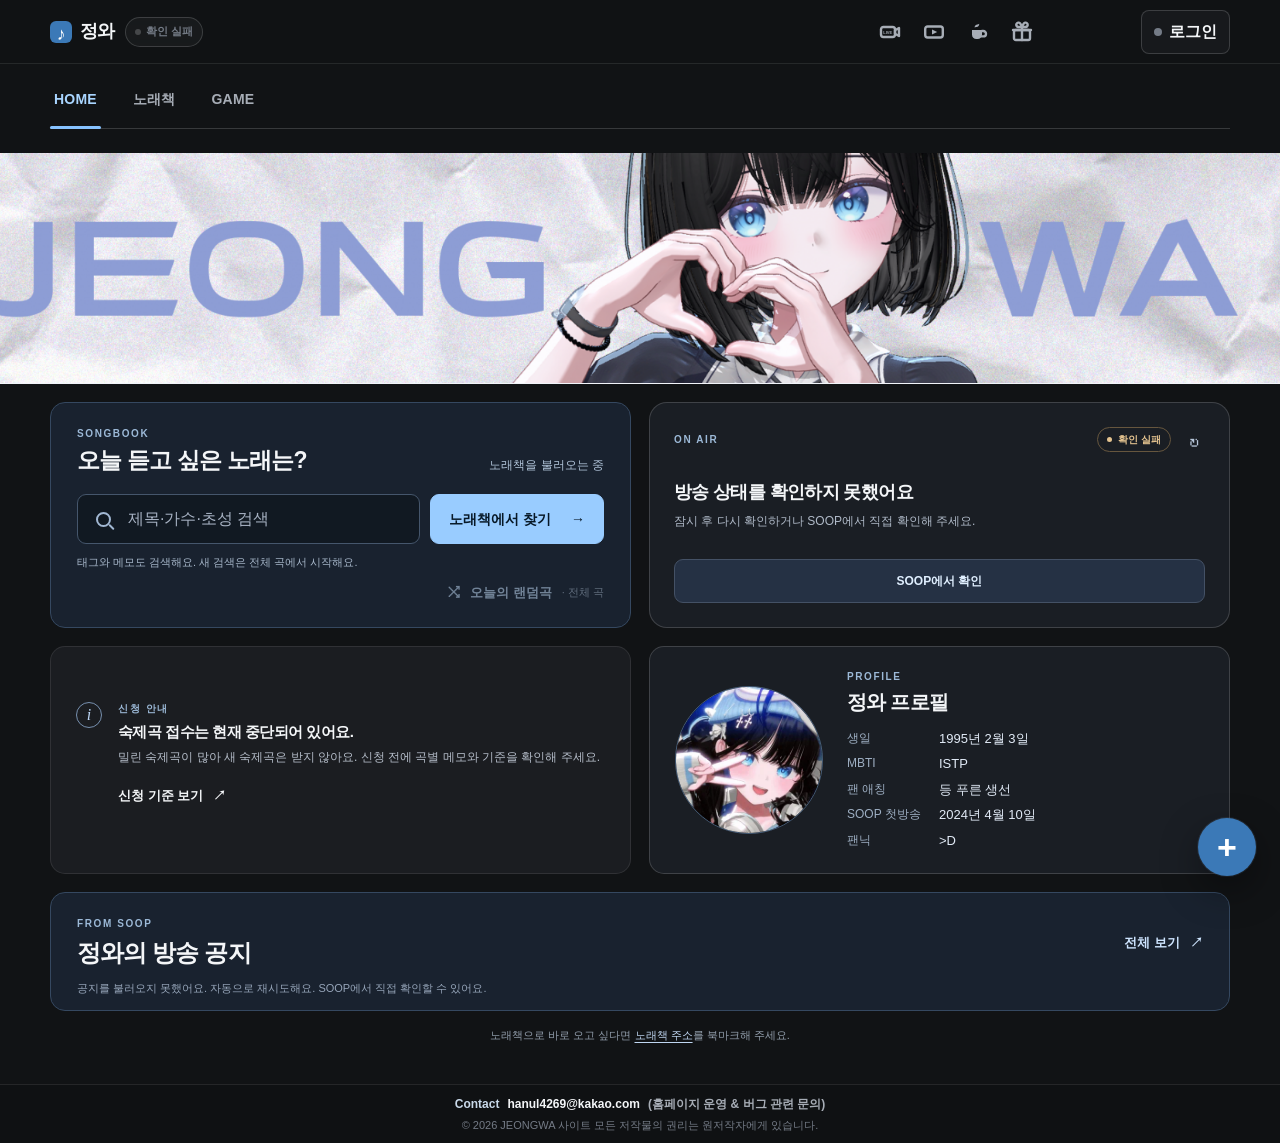
==== commit 72bc11a6: "Build Jeongwa HOME with live broadcast, notices and profile" ====
--- a/index.html
+++ b/index.html
@@ -4,15 +4,15 @@
   <meta charset="utf-8">
   <meta name="viewport" content="width=device-width, initial-scale=1">
   <meta name="theme-color" content="#101319">
-  <meta name="description" content="정와(정와짱)의 노래책. 제목·아티스트·태그로 곡을 검색하고 랜덤뽑기로 신청곡을 골라보세요.">
-  <title>정와 노래책</title>
+  <meta name="description" content="오늘의 정와, 여기서 만나요. 방송 상태를 확인하고 제목·아티스트·태그·초성으로 듣고 싶은 노래를 찾아보세요.">
+  <title>정와 · 오늘의 정와</title>
   <link rel="canonical" href="https://jeongwa.com/">
   <meta name="robots" content="index, follow, max-image-preview:large">
   <meta property="og:type" content="website">
-  <meta property="og:site_name" content="정와 노래책">
+  <meta property="og:site_name" content="정와">
   <meta property="og:locale" content="ko_KR">
-  <meta property="og:title" content="정와 노래책">
-  <meta property="og:description" content="정와(정와짱)의 노래책. 제목·아티스트·태그로 곡을 검색하고 랜덤뽑기로 신청곡을 골라보세요.">
+  <meta property="og:title" content="오늘의 정와, 여기서 만나요.">
+  <meta property="og:description" content="오늘의 정와, 여기서 만나요. 방송 상태를 확인하고 제목·아티스트·태그·초성으로 듣고 싶은 노래를 찾아보세요.">
   <meta property="og:url" content="https://jeongwa.com/">
   <meta property="og:image" content="https://jeongwa.com/og-image.jpg">
   <meta property="og:image:type" content="image/jpeg">
@@ -20,36 +20,37 @@
   <meta property="og:image:height" content="630">
   <meta property="og:image:alt" content="정와 노래책 - 노래 검색과 랜덤뽑기">
   <meta name="twitter:card" content="summary_large_image">
-  <meta name="twitter:title" content="정와 노래책">
-  <meta name="twitter:description" content="정와(정와짱)의 노래책. 제목·아티스트·태그로 곡을 검색하고 랜덤뽑기로 신청곡을 골라보세요.">
+  <meta name="twitter:title" content="오늘의 정와, 여기서 만나요.">
+  <meta name="twitter:description" content="오늘의 정와, 여기서 만나요. 방송 상태를 확인하고 제목·아티스트·태그·초성으로 듣고 싶은 노래를 찾아보세요.">
   <meta name="twitter:image" content="https://jeongwa.com/og-image.jpg">
   <script type="application/ld+json">
   {
     "@context": "https://schema.org",
     "@type": "WebSite",
-    "name": "정와 노래책",
+    "name": "정와",
     "alternateName": "JEONGWA Songbook",
     "url": "https://jeongwa.com/",
     "inLanguage": "ko-KR",
-    "description": "정와(정와짱)의 노래책 검색과 랜덤뽑기 사이트"
+    "description": "정와의 방송과 노래책을 만나는 팬 허브"
   }
   </script>
   <link rel="icon" type="image/png" href="jeongwa-profile.png">
   <link rel="apple-touch-icon" href="jeongwa-profile.png">
   <link rel="preconnect" href="https://cdn.jsdelivr.net" crossorigin>
   <link href="https://cdn.jsdelivr.net/gh/orioncactus/pretendard/dist/web/static/pretendard.css" rel="stylesheet">
-  <link rel="stylesheet" href="styles.css?v=20260930-patchnotes2">
+  <link rel="stylesheet" href="styles.css?v=20261012-home">
+  <link rel="stylesheet" href="home.css?v=20261012-profile">
 </head>
 <body>
   <header class="site-header">
     <div class="brand-area">
-      <a class="brand" href="#top" aria-label="정와 노래책 홈">
-        <span class="brand-mark">♪</span>
-        <span>정와 노래책</span>
+      <a class="brand" href="#home" aria-label="정와 HOME">
+        <span class="brand-mark" aria-hidden="true">♪</span>
+        <span>정와</span>
       </a>
       <a class="live-badge" id="live-badge" href="https://ch.sooplive.co.kr/jeongwazzang" target="_blank" rel="noopener noreferrer" aria-label="정와 SOOP 방송국, 현재 방송 상태 확인 중" title="방송 상태 확인 중">
         <span class="live-dot" aria-hidden="true"></span>
-        <span>LIVE</span>
+        <span>확인 중</span>
       </a>
     </div>
     <div class="header-actions">
@@ -83,7 +84,7 @@
             <path d="M12 7h3.5A2.2 2.2 0 1 0 13.9 3.3C12.8 4.3 12 7 12 7z"></path>
           </svg>
         </a>
-        <button class="header-link patch-header-btn" id="open-patch-notes" type="button" aria-label="패치노트 열기" title="패치노트">
+        <button class="header-link patch-header-btn" id="open-patch-notes" type="button" aria-label="사이트 업데이트 열기" title="사이트 업데이트">
           <i class="header-lucide-icon" data-lucide="scroll-text" aria-hidden="true"></i>
           <span class="patch-new-dot" id="patch-new-dot" aria-hidden="true" hidden></span>
         </button>
@@ -105,19 +106,112 @@
     </div>
   </header>
 
-  <main id="top">
-    <section class="banner" aria-label="정와 노래책 배너">
-      <img src="banner.png" alt="JEONG">
-    </section>
-
+  <main id="top" tabindex="-1">
     <nav class="site-view-tabs" aria-label="메인 메뉴">
-      <button type="button" class="active" data-site-view="songs" aria-pressed="true">♪ 노래책</button>
-      <button type="button" data-site-view="game" aria-pressed="false">◇ GAME</button>
+      <button type="button" class="active" data-site-view="home" aria-pressed="true">HOME</button>
+      <button type="button" data-site-view="songs" aria-pressed="false">노래책</button>
+      <button type="button" data-site-view="game" aria-pressed="false">GAME</button>
     </nav>
+
+    <section class="banner" aria-label="정와 배너">
+      <img src="banner.png" alt="정와 캐릭터와 JEONGWA 로고" width="2048" height="298" fetchpriority="high">
+    </section>
+
+    <section id="home-section" class="home" aria-labelledby="home-title">
+      <h1 id="home-title" class="visually-hidden">정와 HOME</h1>
+      <div class="home-quick-actions">
+        <section class="home-song-finder" aria-labelledby="home-search-title">
+          <div class="home-search-heading">
+            <div>
+              <p class="home-eyebrow">SONGBOOK</p>
+              <h2 id="home-search-title">오늘 듣고 싶은 노래는?</h2>
+            </div>
+            <p id="home-song-count" class="home-song-count" aria-live="polite">노래책을 불러오는 중</p>
+          </div>
+          <form id="home-song-search-form" class="home-search-form" role="search">
+            <label class="home-search-field" for="home-song-search">
+              <span class="search-glyph" aria-hidden="true"></span>
+              <span class="visually-hidden">노래 제목, 아티스트, 태그, 메모 또는 초성 검색</span>
+              <input id="home-song-search" type="search" placeholder="제목·가수·초성 검색" autocomplete="off" enterkeyhint="search">
+            </label>
+            <button class="home-button home-button-primary" type="submit">노래책에서 찾기 <span aria-hidden="true">→</span></button>
+          </form>
+          <div class="home-search-bottom">
+            <p>태그와 메모도 검색해요. 새 검색은 전체 곡에서 시작해요.</p>
+            <button class="home-text-link" id="home-random" type="button" disabled><span aria-hidden="true">⤨</span> 오늘의 랜덤곡 <span class="home-random-caption">· 전체 곡</span></button>
+          </div>
+        </section>
+
+        <section class="home-broadcast" id="home-broadcast" data-state="loading" aria-labelledby="home-live-title">
+          <div class="home-broadcast-top">
+            <p class="home-eyebrow">ON AIR</p>
+            <span class="home-status" id="home-live-label">확인 중</span>
+            <button id="home-live-refresh" class="home-refresh" type="button" aria-label="방송 상태 다시 확인">↻</button>
+          </div>
+          <a id="home-live-thumbnail" class="home-live-thumbnail" href="https://ch.sooplive.co.kr/jeongwazzang" target="_blank" rel="noopener noreferrer" aria-label="정와 LIVE 방송 보러 가기" hidden>
+            <img id="home-live-thumbnail-image" alt="정와 라이브 방송 미리보기" width="640" height="360" decoding="async" referrerpolicy="no-referrer">
+            <span class="home-thumbnail-play" aria-hidden="true">▶</span>
+          </a>
+          <div class="home-broadcast-copy" aria-live="polite" aria-atomic="true">
+            <h2 id="home-live-title">방송 상태를 확인하고 있어요</h2>
+            <p id="home-live-detail">정와의 방송은 SOOP에서 만날 수 있어요.</p>
+            <p id="home-live-title-full" class="home-live-title-full" hidden></p>
+          </div>
+          <a id="home-live-link" class="home-button home-button-channel" href="https://ch.sooplive.co.kr/jeongwazzang" target="_blank" rel="noopener noreferrer">SOOP에서 확인 <span aria-hidden="true">↗</span></a>
+        </section>
+      </div>
+
+      <div class="home-info-grid">
+        <aside class="home-notice" aria-labelledby="home-notice-title">
+          <span class="home-notice-icon" aria-hidden="true">i</span>
+          <div>
+            <p class="home-eyebrow">신청 안내</p>
+            <h2 id="home-notice-title">숙제곡 접수는 현재 중단되어 있어요.</h2>
+            <p>밀린 숙제곡이 많아 새 숙제곡은 받지 않아요. 신청 전에 곡별 메모와 기준을 확인해 주세요.</p>
+          </div>
+          <button type="button" class="home-text-link" data-open-song-rules>신청 기준 보기 <span aria-hidden="true">↗</span></button>
+        </aside>
+
+        <section class="home-profile" aria-labelledby="home-profile-title">
+          <picture class="home-profile-avatar">
+            <source media="(prefers-reduced-motion: reduce)" srcset="jeongwa-profile-still.webp">
+            <img src="jeongwa-profile-animated.webp" alt="정와 프로필 이미지" width="320" height="320" loading="lazy" decoding="async">
+          </picture>
+          <div class="home-profile-copy">
+            <p class="home-eyebrow">PROFILE</p>
+            <h2 id="home-profile-title">정와 프로필</h2>
+            <dl class="home-profile-facts">
+              <div><dt>생일</dt><dd><time datetime="1995-02-03">1995년 2월 3일</time></dd></div>
+              <div><dt>MBTI</dt><dd>ISTP</dd></div>
+              <div><dt>팬 애칭</dt><dd>등 푸른 생선</dd></div>
+              <div><dt>SOOP 첫방송</dt><dd><time datetime="2024-04-10">2024년 4월 10일</time></dd></div>
+              <div><dt>팬닉</dt><dd>&gt;D</dd></div>
+            </dl>
+          </div>
+        </section>
+      </div>
+
+      <section class="home-soop-notices" id="home-soop-notices" aria-labelledby="home-soop-notices-title">
+        <div class="home-section-heading">
+          <div>
+            <p class="home-eyebrow">FROM SOOP</p>
+            <h2 id="home-soop-notices-title">정와의 방송 공지</h2>
+          </div>
+          <a id="home-soop-notices-all" class="home-text-link" href="https://ch.sooplive.co.kr/jeongwazzang" target="_blank" rel="noopener noreferrer">전체 보기 <span aria-hidden="true">↗</span></a>
+        </div>
+        <ol id="home-soop-notices-list" class="home-soop-notices-list" aria-label="최근 SOOP 방송 공지"></ol>
+        <div class="home-soop-notices-meta">
+          <p id="home-soop-notices-status" role="status">SOOP 방송 공지를 불러오는 중이에요.</p>
+        </div>
+      </section>
+      <p class="home-bookmark-note">노래책으로 바로 오고 싶다면 <a href="#songs">노래책 주소</a>를 북마크해 주세요.</p>
+    </section>
+
+
     <section id="game-section" aria-label="GAME" hidden>
       <iframe id="game-frame" title="정와 사다리게임과 핀볼" data-src="games.html?v=20260925-results-dialog" allow="fullscreen" allowfullscreen></iframe>
     </section>
-    <section class="intro">
+    <section class="intro" id="song-request-guide" tabindex="-1" hidden>
       <div class="intro-copy">
         <h1><span aria-hidden="true">♪</span> 정와 노래책</h1>
         <ul>
@@ -131,7 +225,7 @@
       </div>
     </section>
 
-    <section class="songbook" aria-labelledby="songbook-title">
+    <section class="songbook" aria-labelledby="songbook-title" hidden>
       <div class="songbook-head">
         <div>
           <h2 id="songbook-title">곡 리스트</h2>
@@ -248,7 +342,7 @@
     <section class="form-modal patch-notes-modal" role="dialog" aria-modal="true" aria-labelledby="patch-notes-title">
       <button class="modal-close" id="close-patch-notes" type="button" aria-label="닫기">×</button>
       <div class="modal-kicker">업데이트</div>
-      <h2 id="patch-notes-title">패치노트</h2>
+      <h2 id="patch-notes-title">사이트 업데이트</h2>
       <p class="patch-notes-meta" id="patch-notes-meta"></p>
       <div class="patch-note-board" id="patch-notes-board" aria-live="polite"></div>
     </section>
@@ -329,6 +423,7 @@
       </div>
       <div class="up-ranking-tabs" id="up-ranking-tabs" role="tablist" aria-label="UP 이벤트"></div>
       <div class="up-ranking-event" id="up-ranking-event"></div>
+      <div id="up-ranking-highlight" aria-live="polite"></div>
       <div class="up-ranking-list" id="up-ranking-list"></div>
     </section>
   </div>
@@ -564,7 +659,10 @@
   <script src="https://unpkg.com/lucide@0.468.0/dist/umd/lucide.min.js"></script>
   <script src="https://cdn.jsdelivr.net/npm/@supabase/supabase-js@2.112.2/dist/umd/supabase.min.js"></script>
   <script src="songs-data.js"></script>
-  <script src="script.js?v=20260930-search1"></script>
-  <script src="game-navigation.js?v=20260925-fish-marble-r4"></script>
+  <script src="songbook-session.js?v=20261012-home"></script>
+  <script src="script.js?v=20261012-home"></script>
+  <script src="game-navigation.js?v=20261012-banner"></script>
+  <script src="broadcast-status.js?v=20261012-banner"></script>
+  <script src="soop-notices.js?v=20261012-banner"></script>
 </body>
 </html>
--- a/styles.css
+++ b/styles.css
@@ -2627,3 +2627,43 @@
   color: var(--muted);
   text-align: center;
 }
+
+/* Keep the highlighted comment's current rank visible while browsing. */
+#up-ranking-highlight:has(.up-highlight-summary) {
+  position: sticky;
+  top: 0;
+  z-index: 2;
+  padding: 8px 0;
+  background: var(--surface);
+}
+.up-highlight-summary {
+  display: grid;
+  gap: 5px;
+  width: 100%;
+  padding: 14px;
+  border: 2px solid #90c7ff;
+  border-radius: 10px;
+  background: #21344a;
+  color: #e6f3ff;
+  text-align: left;
+  cursor: pointer;
+  font: inherit;
+}
+.up-highlight-summary strong { font-size: 26px; }
+.up-highlight-label { font-size: 12px; }
+.up-highlight-detail { overflow-wrap: anywhere; }
+.up-highlight-summary:focus-visible { outline: 3px solid var(--focus); outline-offset: 2px; }
+.up-highlight-missing { color: var(--muted); }
+.up-rank-item.highlighted { border: 2px solid #90c7ff; background: #21344a; }
+.up-rank-item.highlighted .up-rank-number { color: #cfe7ff; font-size: 23px; }
+@media (max-width: 375px) {
+  .up-rank-item { grid-template-columns: 28px 32px minmax(0, 1fr) auto; gap: 6px; padding: 8px 6px; }
+  .up-rank-profile, .up-rank-profile-fallback { width: 32px; height: 32px; }
+  .up-rank-likes { font-size: 12px; }
+  .up-rank-person strong { font-size: 13px; }
+  .up-highlight-badge { display: block; width: fit-content; margin-left: 0; }
+}
+
+.up-highlight-person { display: grid; grid-template-columns: 48px minmax(0, 1fr); align-items: center; gap: 12px; }
+.up-highlight-profile { width: 48px; height: 48px; border-radius: 8px; object-fit: cover; }
+.up-highlight-info { display: grid; gap: 5px; min-width: 0; }
--- a/home.css
+++ b/home.css
@@ -0,0 +1,257 @@
+/* HOME shares the songbook's black and blue palette and existing character art. */
+.brand-avatar { border-radius: 9px; flex: 0 0 auto; }
+.brand { font-size: 18px; letter-spacing: -.04em; min-height: 44px; }
+.site-header { height: 64px; padding-inline: max(20px, calc((100vw - 1180px) / 2)); gap: 14px; }
+.header-links { gap: 6px; }
+.header-link { width: 38px; height: 38px; background: transparent; color: var(--muted); box-shadow: none; border-color: transparent; border-radius: 9px; }
+.header-link:hover, .header-link:focus-visible { color: var(--text); background: var(--surface-soft); border-color: var(--line-strong); }
+.header-icon-svg { width: 24px; height: 24px; }
+.header-lucide-icon, .guide-header-btn svg { width: 22px; height: 22px; }
+.auth-button { min-height: 44px; }
+.live-badge { min-height: 30px; }
+.live-badge.is-live .live-dot { animation: none; }
+.site-view-tabs { width: min(1180px, calc(100% - 40px)); margin: 0 auto 24px; padding: 12px 0 0; gap: 28px; border-bottom-color: var(--line-strong); }
+.site-view-tabs button { position: relative; min-height: 52px; padding: 10px 4px 16px; border: 0; border-radius: 0; font-size: 14px; letter-spacing: .015em; }
+.site-view-tabs button.active { color: #a9d5ff; background: none; }
+.site-view-tabs button.active::after { content: ''; height: 3px; background: #86c2ff; position: absolute; bottom: -1px; left: 0; right: 0; border-radius: 2px; }
+.home { width: min(1180px, calc(100% - 40px)); margin: 0 auto; padding-bottom: 20px; }
+.home :is(h1,h2,h3,p) { margin: 0; }
+.home :is(button,a,input):focus-visible, .site-header :is(button,a):focus-visible { outline: 2px solid var(--focus); outline-offset: 4px; }
+.home button { color: inherit; }
+.home .home-eyebrow { color: #9cb9d7; font-size: 10px; line-height: 1.4; letter-spacing: .16em; font-weight: 750; }
+.home-button { min-height: 44px; padding: 11px 18px; display: inline-flex; align-items: center; justify-content: center; gap: 20px; border: 1px solid transparent; border-radius: 9px; text-decoration: none; font-size: 14px; font-weight: 750; transition: background 140ms ease; white-space: nowrap; }
+.home .home-button-primary { color: #071827; background: #99ccff; border-color: #99ccff; }
+.home .home-button-primary:hover { background: #b7dcff; }
+.home-text-link { min-height: 44px; display: inline-flex; align-items: center; justify-content: center; gap: 10px; padding: 8px 0; border: 0; background: none; color: #cee5ff; font-size: 13px; font-weight: 650; text-decoration: none; line-height: 1.4; }
+.home-text-link:hover { color: #fff; text-decoration: underline; text-underline-offset: 5px; }
+.home-broadcast { display: flex; flex-direction: column; min-width: 0; border: 1px solid var(--line-strong); border-radius: 18px; background: #1a1e24; padding: 24px; }
+.home-broadcast-top { display: flex; align-items: center; justify-content: space-between; gap: 12px; }
+.home-status { display: inline-flex; align-items: center; gap: 6px; border-radius: 20px; border: 1px solid #4a5565; padding: 4px 9px; color: #c3cbd6; font-size: 10px; font-weight: 750; }
+.home-status::before { content: ''; width: 5px; height: 5px; border-radius: 50%; background: currentColor; }
+.home-broadcast[data-state="live"] .home-status { color: #ffafb5; border-color: #864b52; background: #38272d; }
+.home-broadcast[data-state="error"] .home-status, .home-broadcast[data-state="stale"] .home-status { color: #e5c490; border-color: #66563e; }
+.home-broadcast-copy { margin-block: 18px 10px; overflow-wrap: anywhere; }
+.home-broadcast h2 { font-size: 20px; letter-spacing: -.04em; line-height: 1.35; }
+.home-broadcast-copy p { margin-top: 8px; font-size: 12px; color: #b0bac8; line-height: 1.65; }
+.home .home-refresh { width: 44px; height: 44px; border: 0; border-radius: 8px; background: transparent; font-size: 21px; color: #b7c6d9; flex: 0 0 auto; }
+.home-refresh:hover { background: #272f39; }
+.home-refresh:disabled { opacity: .5; cursor: wait; }
+.home .home-button-channel { border-color: #445165; background: #253144; color: #e0efff; margin-top: 4px; justify-content: space-between; }
+.home-button-channel:hover { background: #303f55; }
+.home-song-finder { padding: 24px 26px 12px; margin-top: 18px; border: 1px solid #354860; border-radius: 15px; background: #19222f; }
+.home-search-heading, .home-section-heading { display: flex; align-items: flex-end; justify-content: space-between; gap: 16px; }
+.home h2 { letter-spacing: -.035em; }
+.home-search-heading h2 { margin-top: 5px; font-size: 23px; line-height: 1.3; }
+.home .home-song-count { font-size: 12px; color: #b0c3d8; padding-bottom: 2px; white-space: nowrap; }
+.home-search-form { display: flex; gap: 10px; margin-top: 18px; }
+.home-search-field { display: flex; align-items: center; gap: 17px; min-width: 0; flex: 1; min-height: 50px; padding: 0 18px; border: 1px solid #45566c; border-radius: 9px; background: #111922; }
+.home-search-field:focus-within { border-color: #9cccff; box-shadow: 0 0 0 1px #9cccff; }
+.home-search-field .search-glyph { flex: 0 0 auto; color: #a2b8d3; }
+.home-search-field input { border: 0; outline: none !important; background: transparent; width: 100%; min-width: 0; padding: 12px 0; font-size: 14px; color: #f4f6f8; }
+.home-search-field input::placeholder { color: #a9b4c5; }
+.home-search-bottom { display: flex; align-items: center; justify-content: space-between; gap: 12px; margin-top: 7px; }
+.home-search-bottom p { font-size: 11px; color: #a7b7ca; }
+.home .home-search-bottom button { color: #c9e4ff; white-space: nowrap; }
+.home .home-search-bottom button:disabled { opacity: .5; cursor: wait; }
+.home-random-caption { color: #a7b7ca; font-size: 11px; font-weight: 400; }
+.home-info-grid { display: grid; grid-template-columns: repeat(2, minmax(0, 1fr)); gap: 18px; margin-top: 18px; }
+.home-info-grid > * { min-width: 0; }
+.home-notice { display: grid; grid-template-columns: 26px minmax(0, 1fr); align-content: center; align-items: start; gap: 8px 16px; padding: 23px 25px; background: #1b1d21; border: 1px solid var(--line); border-radius: 15px; }
+.home-notice-icon { display: inline-grid; place-items: center; width: 26px; height: 26px; flex: 0 0 auto; border: 1px solid #7790af; border-radius: 50%; color: #bdd7f6; font-family: Georgia,serif; font-style: italic; }
+.home-notice h2 { margin-top: 5px; font-size: 15px; font-weight: 700; }
+.home-notice p:not(.home-eyebrow) { margin-top: 4px; color: #b5bdc9; font-size: 12px; }
+.home-notice .home-text-link { grid-column: 2; justify-self: start; }
+.home-profile { display: grid; grid-template-columns: 148px minmax(0, 1fr); align-items: center; gap: 24px; padding: 23px 25px; background: #1a1e24; border: 1px solid var(--line-strong); border-radius: 15px; }
+.home-profile-avatar { display: block; overflow: hidden; aspect-ratio: 1; border: 1px solid #465c76; border-radius: 50%; background: #111922; }
+.home-profile-avatar img { display: block; width: 100%; height: 100%; object-fit: cover; }
+.home-profile-copy { min-width: 0; }
+.home-profile h2 { margin-top: 5px; font-size: 20px; line-height: 1.3; }
+.home-profile-facts { display: grid; gap: 6px; margin: 14px 0 0; font-size: 13px; line-height: 1.5; }
+.home-profile-facts > div { display: grid; grid-template-columns: 82px minmax(0, 1fr); gap: 10px; }
+.home-profile-facts dt { color: #9eafc3; font-size: 12px; }
+.home-profile-facts dd { margin: 0; color: #e2ebf7; overflow-wrap: anywhere; }
+.home-section-heading h2 { font-size: 24px; margin-top: 6px; line-height: 1.3; }
+.home-section-heading > p { color: #a8b2c0; font-size: 12px; }
+.home .home-bookmark-note { color: #929eac; font-size: 11px; margin-top: 24px; text-align: center; }
+.home-bookmark-note a { color: #bfd6f1; text-underline-offset: 3px; }
+.visually-hidden { position: absolute; width: 1px; height: 1px; padding: 0; margin: -1px; overflow: hidden; clip-path: inset(50%); white-space: nowrap; border: 0; }
+#song-request-guide { scroll-margin-top: 80px; }
+#song-request-guide:focus, #top:focus { outline: none; }
+@media (max-width: 1000px) {
+  .home-broadcast { padding: 22px; }
+  .home-info-grid { gap: 14px; }
+  .home-notice { padding: 20px; column-gap: 12px; }
+  .home-profile { grid-template-columns: 96px minmax(0, 1fr); padding: 20px; gap: 16px; }
+  .home-profile h2 { font-size: 18px; }
+  .home-profile-facts { font-size: 12px; }
+  .home-profile-facts > div { grid-template-columns: 70px minmax(0, 1fr); gap: 8px; }
+  .home-profile-facts dt { font-size: 11px; }
+}
+@media (max-width: 740px) {
+  .site-header { padding-inline: 16px; height: 58px; }
+  .header-links > a { display: none; }
+  .header-link { width: 44px; height: 44px; }
+  .header-links { gap: 2px; }
+  .header-actions { gap: 8px; }
+  .site-view-tabs, .home { width: calc(100% - 28px); }
+  .site-view-tabs { padding-top: 2px; margin-bottom: 16px; }
+  .site-view-tabs button { min-height: 48px; padding-bottom: 10px; }
+  .home-button { font-size: 12px; padding-inline: 14px; gap: 13px; }
+  .home-broadcast { padding: 16px 18px; border-radius: 13px; display: grid; grid-template-columns: minmax(0,1fr) auto; column-gap: 12px; }
+  .home-broadcast-top { grid-column: 1 / -1; }
+  .home-broadcast-copy { grid-column: 1 / -1; margin: 10px 0 6px; }
+  .home-broadcast h2 { font-size: 17px; }
+  .home-broadcast-copy p { font-size: 11px; margin-top: 4px; }
+  .home .home-button-channel { margin: 0; align-self: center; min-height: 44px; }
+  .home .home-refresh { width: 44px; }
+  .home-song-finder { margin-top: 12px; padding: 19px 18px 10px; border-radius: 13px; }
+  .home-search-heading { gap: 10px; align-items: flex-start; }
+  .home-search-heading h2 { font-size: 19px; }
+  .home .home-song-count { font-size: 10px; padding-top: 1px; }
+  .home-search-form { margin-top: 14px; gap: 8px; }
+  .home-search-field { padding-inline: 13px; gap: 12px; min-height: 48px; }
+  .home-search-field input { font-size: 12px; }
+  .home-search-bottom { flex-wrap: wrap; gap: 0; margin-top: 9px; }
+  .home-search-bottom p { font-size: 10px; flex-basis: 100%; }
+  .home-search-bottom button { margin-left: auto; }
+  .home-info-grid { grid-template-columns: minmax(0, 1fr); margin-top: 12px; gap: 12px; }
+  .home-notice { padding: 18px; border-radius: 13px; }
+  .home-notice h2 { font-size: 14px; line-height: 1.5; }
+  .home-notice p:not(.home-eyebrow) { font-size: 11px; line-height: 1.7; }
+  .home-profile { padding: 18px; border-radius: 13px; }
+  .home-section-heading { gap: 10px; flex-wrap: wrap; align-items: center; }
+  .home-section-heading h2 { font-size: 22px; }
+  .home-section-heading > p { font-size: 11px; }
+  .home .home-bookmark-note { font-size: 10px; }
+}
+@media (max-width: 520px) {
+  .brand span:last-child { display: inline; }
+  .brand-area { gap: 8px; }
+  .brand-area .live-badge { display: none; }
+  .brand { gap: 6px; }
+  .auth-button { font-size: 12px; padding-inline: 10px; }
+  .home-search-form { flex-wrap: wrap; }
+  .home-search-form > button { flex: 1; }
+  .home-search-field { flex: 1 1 100%; }
+  .home-search-heading { flex-wrap: wrap; gap: 5px; }
+  .home-search-heading h2 { font-size: 20px; }
+  .home .home-song-count { align-self: flex-start; margin-left: auto; max-width: 110px; white-space: normal; text-align: right; }
+  .home-notice-icon { display: none; }
+  .home-notice { grid-template-columns: minmax(0, 1fr); gap: 4px; }
+  .home-notice .home-text-link { grid-column: 1; }
+}
+@media (max-width: 360px) {
+  .site-header { padding-inline: 12px; gap: 6px; }
+  .brand { font-size: 16px; }
+  .brand-avatar { width: 27px; height: 27px; }
+  .header-actions { gap: 4px; }
+  .home-broadcast { padding: 14px; gap: 0 5px; }
+  .home-broadcast h2 { font-size: 16px; }
+  .home-song-finder { padding-inline: 14px; }
+  .home-search-heading h2 { font-size: 18px; }
+  .home .home-song-count { font-size: 9px; max-width: 85px; }
+  .home-profile { grid-template-columns: 76px minmax(0, 1fr); padding: 16px; gap: 12px; }
+  .home-profile-facts > div { grid-template-columns: 66px minmax(0, 1fr); gap: 6px; }
+}
+@media (prefers-reduced-motion: reduce) {
+  html { scroll-behavior: auto; }
+  .home-button { transition: none; }
+}
+
+/* The complete broadcast title is readable without an extra action. */
+.home .home-live-title-full { color: #cedced; font-size: 12px; line-height: 1.7; white-space: pre-wrap; overflow-wrap: anywhere; }
+.home-search-field input { min-height: 44px; font-size: 16px; padding-block: 10px; }
+@media (max-width: 520px) {
+  .home-broadcast { padding: 12px 16px; }
+  .home-broadcast-copy { margin-block: 8px 4px; }
+  .home-broadcast h2 { font-size: 16px; }
+  .home-song-finder { padding-top: 16px; }
+  .home-search-heading .home-eyebrow { display: none; }
+  .home-search-heading h2 { margin-top: 0; }
+  .home-search-heading { align-items: center; flex-wrap: nowrap; }
+  .home .home-song-count { align-self: center; max-width: 70px; }
+}
+@media (max-width: 520px) {
+  .home-broadcast { position: relative; }
+  .home-broadcast-top { padding-right: 33px; }
+  .home .home-refresh { position: absolute; right: 7px; top: 4px; }
+}
+
+/* Compact live preview: the search remains within reach on narrow screens. */
+.home-broadcast { display: grid; grid-template-columns: minmax(0, 1fr) minmax(0, 1fr); column-gap: 14px; row-gap: 12px; align-content: space-between; position: relative; }
+.home-broadcast-top { grid-column: 1 / -1; padding-right: 34px; }
+.home-broadcast-copy { grid-column: 1 / -1; margin: 0; align-self: center; min-width: 0; }
+.home-broadcast h2 { font-size: 18px; word-break: keep-all; }
+.home-live-thumbnail { position: relative; display: block; align-self: center; overflow: hidden; border: 1px solid #405069; border-radius: 9px; aspect-ratio: 16 / 9; background: #11151b; }
+.home-live-thumbnail[hidden] { display: none; }
+.home-live-thumbnail img { display: block; width: 100%; height: 100%; object-fit: cover; }
+.home-thumbnail-play { position: absolute; inset: 0; display: grid; place-items: center; font-size: 17px; color: white; background: #0002; text-shadow: 0 1px 8px #000; }
+.home-live-thumbnail:hover .home-thumbnail-play { background: #0005; }
+.home-broadcast:has(.home-live-thumbnail:not([hidden])) .home-broadcast-copy { grid-column: 2; }
+.home .home-refresh { position: absolute; right: 13px; top: 15px; }
+.home .home-button-channel { grid-column: 1 / -1; align-self: center; margin: 0; font-size: 12px; padding-inline: 10px; justify-content: center; }
+
+/* Real SOOP announcements have their own space, separate from site updates. */
+.home-soop-notices { margin-top: 18px; padding: 24px 26px 12px; border: 1px solid #354860; border-radius: 15px; background: #19222f; }
+.home-soop-notices .home-section-heading { align-items: center; }
+.home-soop-notices-list { padding: 0; margin: 18px 0 0; list-style: none; border-top: 1px solid var(--line-strong); }
+.home-soop-notices-list:empty { display: none; }
+.home-soop-notices-list li { border-bottom: 1px solid var(--line); }
+.home-soop-notices-list a { display: grid; grid-template-columns: minmax(0, 1fr) auto 20px; align-items: center; gap: 18px; min-height: 64px; padding: 14px 4px; color: var(--text); text-decoration: none; }
+.home-soop-notices-list a:hover { color: #aed7ff; background: #243247; }
+.home-soop-notice-title { min-width: 0; font-size: 15px; line-height: 1.6; overflow-wrap: anywhere; }
+.home-soop-notice-date { flex-shrink: 0; font-size: 12px; color: #9cabbf; }
+.home-soop-notice-arrow { color: #a9c6e5; text-align: right; }
+.home-soop-notices-meta { padding-top: 12px; }
+.home-soop-notices-meta p { font-size: 11px; color: #96a5b9; line-height: 1.6; }
+
+/* Less space below the content; retain contact and copyright text. */
+.site-footer { margin-top: 20px; }
+.site-footer-inner { padding: 10px 0; }
+.footer-contact { gap: 2px 8px; font-size: 12px; line-height: 1.5; }
+.footer-copyright { margin-top: 4px; font-size: 11px; line-height: 1.5; }
+.home .home-bookmark-note { margin-top: 16px; }
+@media (max-width: 740px) {
+  .home-broadcast { gap: 9px 14px; }
+  .home-broadcast h2 { font-size: 17px; }
+  .home .home-refresh { right: 9px; top: 8px; }
+  .home-soop-notices { margin-top: 12px; padding: 18px 18px 8px; border-radius: 13px; }
+  .home-soop-notices-list { margin-top: 12px; }
+  .home-soop-notices-list a { gap: 8px; min-height: 62px; }
+  .home-soop-notice-title { font-size: 13px; }
+  .home-soop-notice-date { font-size: 10px; }
+}
+@media (max-width: 520px) {
+  .home-broadcast { column-gap: 12px; }
+  .home-broadcast h2 { font-size: 15px; }
+  .home .home-refresh { right: 7px; top: 4px; }
+  .home-broadcast .home-button-channel { grid-column: 1 / -1; }
+  .home-soop-notices .home-section-heading h2 { font-size: 21px; }
+  .home-soop-notices .home-section-heading .home-text-link { font-size: 12px; }
+  .home-soop-notices-list a { grid-template-columns: minmax(0, 1fr) 20px; gap: 3px 10px; padding-block: 12px; }
+  .home-soop-notice-date { grid-column: 1; }
+  .home-soop-notice-arrow { grid-column: 2; grid-row: 1 / 3; align-self: center; }
+  .site-footer { margin-top: 16px; }
+  .site-footer-inner { padding: 9px 0; }
+  .footer-contact { font-size: 12px; gap: 1px 8px; }
+  .footer-contact span { font-size: 11px; }
+  .footer-copyright { margin-top: 4px; font-size: 10px; }
+}
+
+/* Equal songbook and broadcast cards below the shared site banner. */
+.home-quick-actions { display: grid; grid-template-columns: repeat(2, minmax(0, 1fr)); gap: 18px; margin-top: 18px; }
+.home-quick-actions > section { min-width: 0; margin-top: 0; }
+.home-quick-actions .home-song-finder { display: flex; flex-direction: column; }
+.home-quick-actions .home-search-bottom { margin-top: auto; padding-top: 10px; flex-wrap: wrap; gap: 0 8px; }
+.home-quick-actions .home-search-bottom p { flex-basis: 100%; }
+.home-quick-actions .home-search-bottom button { margin-left: auto; }
+@media (min-width: 741px) and (max-width: 1000px) {
+  .home-quick-actions { gap: 14px; }
+  .home-quick-actions .home-search-form { flex-direction: column; }
+  .home-quick-actions .home-search-heading { flex-wrap: wrap; gap: 6px 12px; }
+  .home-quick-actions .home-song-count { margin-left: auto; }
+}
+@media (max-width: 740px) {
+  .home-quick-actions { grid-template-columns: minmax(0, 1fr); margin-top: 12px; gap: 12px; }
+  .home-quick-actions .home-search-bottom { padding-top: 0; margin-top: 9px; }
+}
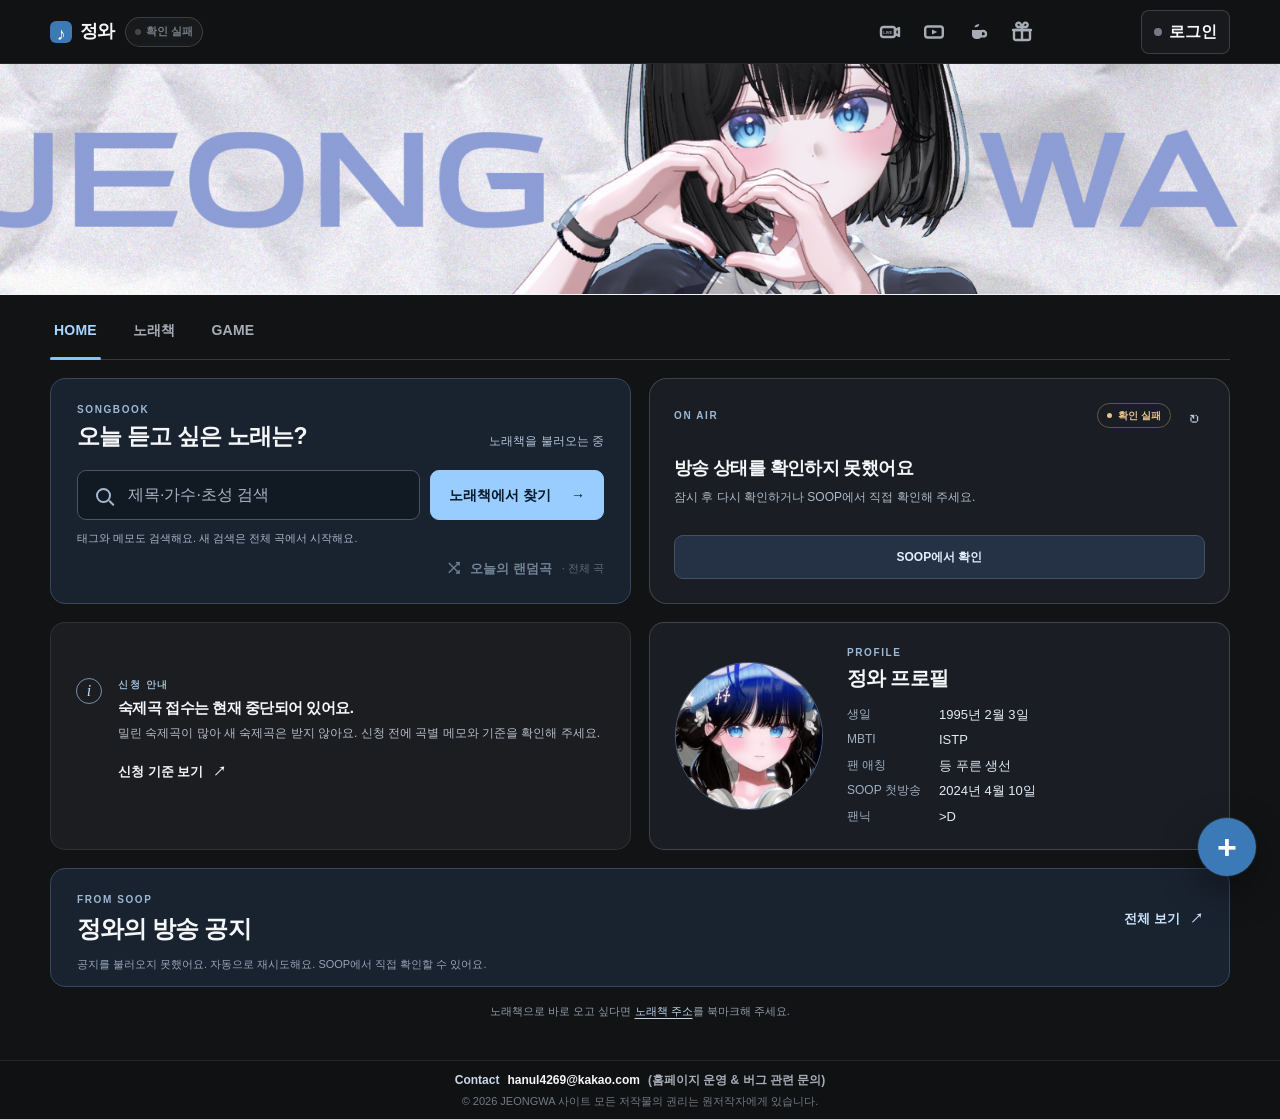
==== commit b4cf67d8: "Place shared navigation below the Jeongwa banner" ====
--- a/index.html
+++ b/index.html
@@ -39,7 +39,7 @@
   <link rel="preconnect" href="https://cdn.jsdelivr.net" crossorigin>
   <link href="https://cdn.jsdelivr.net/gh/orioncactus/pretendard/dist/web/static/pretendard.css" rel="stylesheet">
   <link rel="stylesheet" href="styles.css?v=20261012-home">
-  <link rel="stylesheet" href="home.css?v=20261012-profile">
+  <link rel="stylesheet" href="home.css?v=20261012-menu-below-banner">
 </head>
 <body>
   <header class="site-header">
@@ -107,15 +107,15 @@
   </header>
 
   <main id="top" tabindex="-1">
+    <section class="banner" aria-label="정와 배너">
+      <img src="banner.png" alt="정와 캐릭터와 JEONGWA 로고" width="2048" height="298" fetchpriority="high">
+    </section>
+
     <nav class="site-view-tabs" aria-label="메인 메뉴">
       <button type="button" class="active" data-site-view="home" aria-pressed="true">HOME</button>
       <button type="button" data-site-view="songs" aria-pressed="false">노래책</button>
       <button type="button" data-site-view="game" aria-pressed="false">GAME</button>
     </nav>
-
-    <section class="banner" aria-label="정와 배너">
-      <img src="banner.png" alt="정와 캐릭터와 JEONGWA 로고" width="2048" height="298" fetchpriority="high">
-    </section>
 
     <section id="home-section" class="home" aria-labelledby="home-title">
       <h1 id="home-title" class="visually-hidden">정와 HOME</h1>
--- a/home.css
+++ b/home.css
@@ -10,7 +10,7 @@
 .auth-button { min-height: 44px; }
 .live-badge { min-height: 30px; }
 .live-badge.is-live .live-dot { animation: none; }
-.site-view-tabs { width: min(1180px, calc(100% - 40px)); margin: 0 auto 24px; padding: 12px 0 0; gap: 28px; border-bottom-color: var(--line-strong); }
+.site-view-tabs { width: min(1180px, calc(100% - 40px)); margin: 0 auto; padding: 12px 0 0; gap: 28px; border-bottom-color: var(--line-strong); }
 .site-view-tabs button { position: relative; min-height: 52px; padding: 10px 4px 16px; border: 0; border-radius: 0; font-size: 14px; letter-spacing: .015em; }
 .site-view-tabs button.active { color: #a9d5ff; background: none; }
 .site-view-tabs button.active::after { content: ''; height: 3px; background: #86c2ff; position: absolute; bottom: -1px; left: 0; right: 0; border-radius: 2px; }
@@ -94,7 +94,7 @@
   .header-links { gap: 2px; }
   .header-actions { gap: 8px; }
   .site-view-tabs, .home { width: calc(100% - 28px); }
-  .site-view-tabs { padding-top: 2px; margin-bottom: 16px; }
+  .site-view-tabs { padding-top: 2px; }
   .site-view-tabs button { min-height: 48px; padding-bottom: 10px; }
   .home-button { font-size: 12px; padding-inline: 14px; gap: 13px; }
   .home-broadcast { padding: 16px 18px; border-radius: 13px; display: grid; grid-template-columns: minmax(0,1fr) auto; column-gap: 12px; }
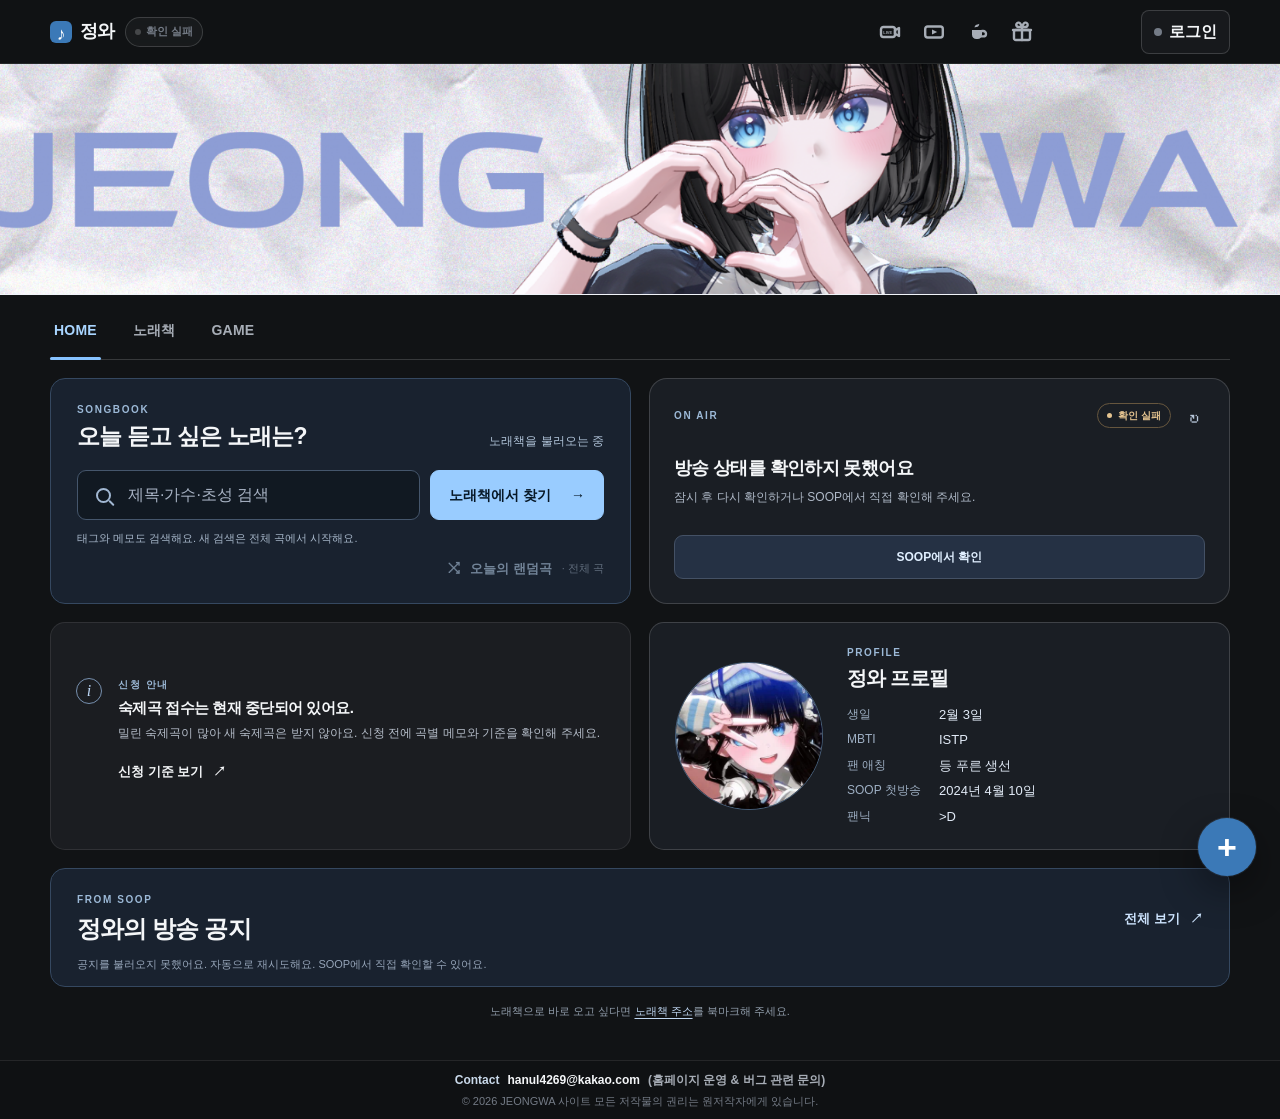
==== commit 6232b6fc: "Show profile birthday without birth year" ====
--- a/index.html
+++ b/index.html
@@ -181,7 +181,7 @@
             <p class="home-eyebrow">PROFILE</p>
             <h2 id="home-profile-title">정와 프로필</h2>
             <dl class="home-profile-facts">
-              <div><dt>생일</dt><dd><time datetime="1995-02-03">1995년 2월 3일</time></dd></div>
+              <div><dt>생일</dt><dd><time datetime="02-03">2월 3일</time></dd></div>
               <div><dt>MBTI</dt><dd>ISTP</dd></div>
               <div><dt>팬 애칭</dt><dd>등 푸른 생선</dd></div>
               <div><dt>SOOP 첫방송</dt><dd><time datetime="2024-04-10">2024년 4월 10일</time></dd></div>
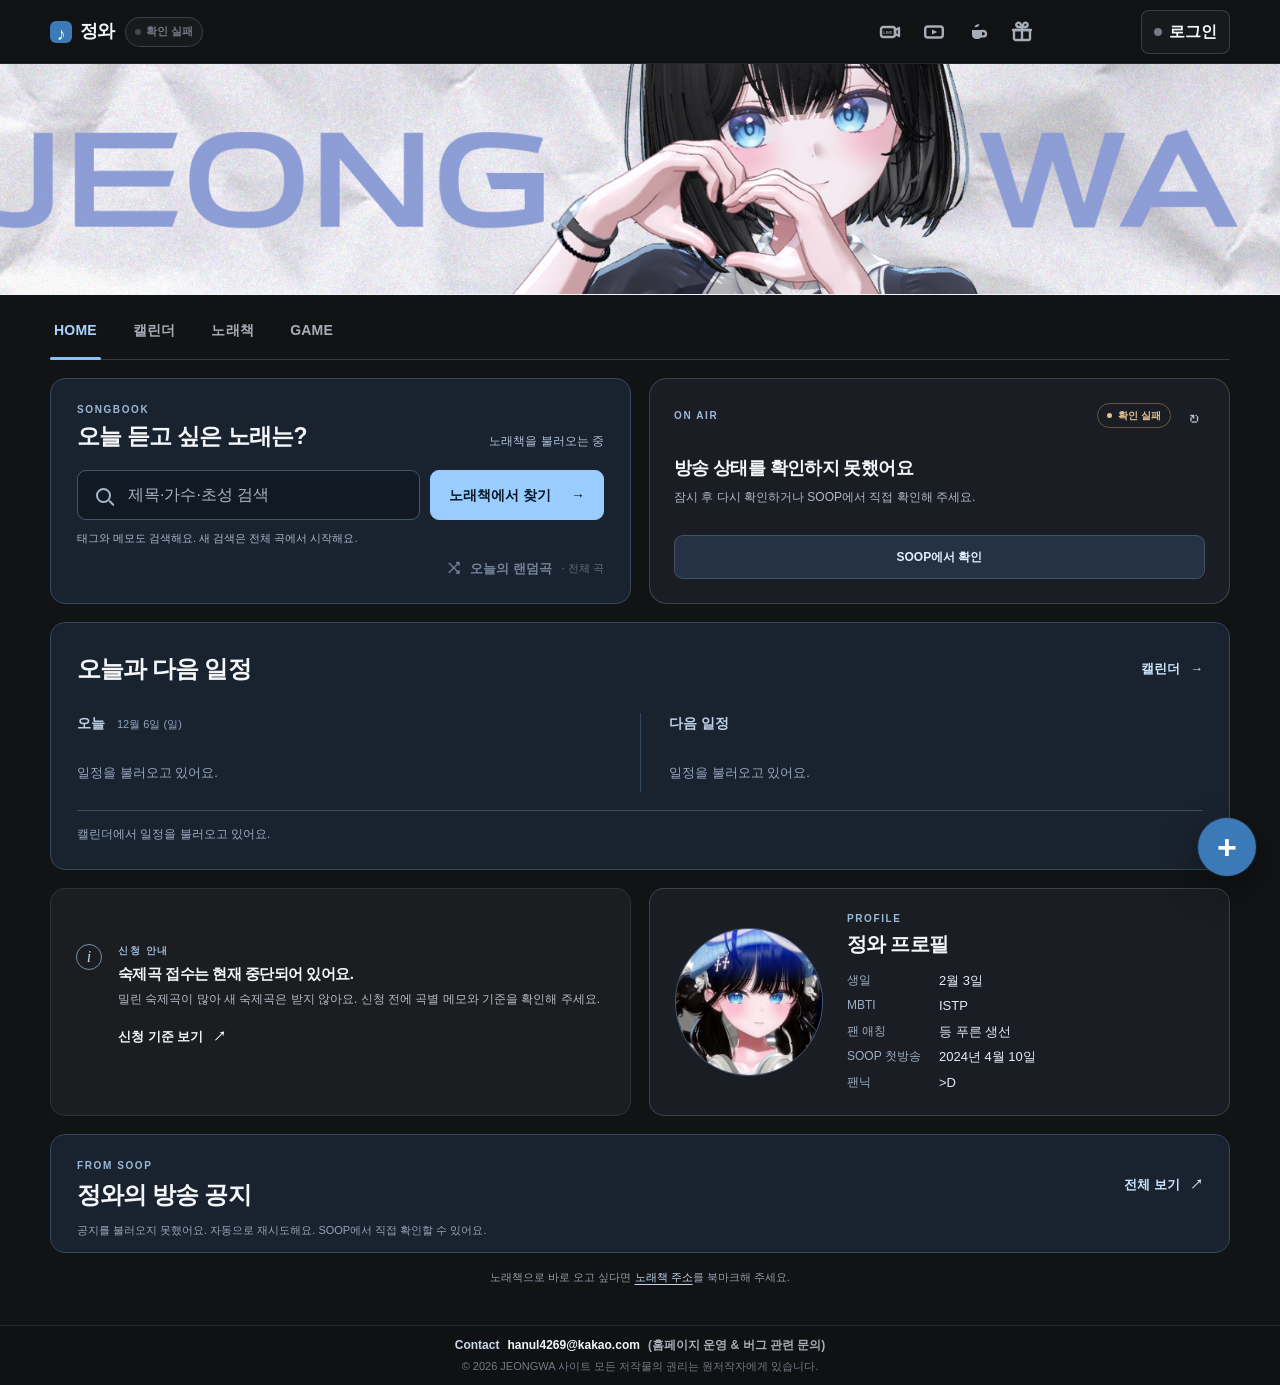
==== commit abda1a80: "Add managed calendar and HOME schedule overview" ====
--- a/index.html
+++ b/index.html
@@ -39,7 +39,8 @@
   <link rel="preconnect" href="https://cdn.jsdelivr.net" crossorigin>
   <link href="https://cdn.jsdelivr.net/gh/orioncactus/pretendard/dist/web/static/pretendard.css" rel="stylesheet">
   <link rel="stylesheet" href="styles.css?v=20261012-home">
-  <link rel="stylesheet" href="home.css?v=20261012-menu-below-banner">
+  <link rel="stylesheet" href="home.css?v=20261020-schedule">
+  <link rel="stylesheet" href="calendar.css?v=20261020-details">
 </head>
 <body>
   <header class="site-header">
@@ -113,6 +114,7 @@
 
     <nav class="site-view-tabs" aria-label="메인 메뉴">
       <button type="button" class="active" data-site-view="home" aria-pressed="true">HOME</button>
+      <button type="button" data-site-view="calendar" aria-pressed="false">캘린더</button>
       <button type="button" data-site-view="songs" aria-pressed="false">노래책</button>
       <button type="button" data-site-view="game" aria-pressed="false">GAME</button>
     </nav>
@@ -160,6 +162,24 @@
           <a id="home-live-link" class="home-button home-button-channel" href="https://ch.sooplive.co.kr/jeongwazzang" target="_blank" rel="noopener noreferrer">SOOP에서 확인 <span aria-hidden="true">↗</span></a>
         </section>
       </div>
+
+      <section id="home-schedule" class="home-schedule" aria-labelledby="home-schedule-title">
+        <div class="home-section-heading">
+          <h2 id="home-schedule-title">오늘과 다음 일정</h2>
+          <a id="home-schedule-calendar" class="home-text-link" href="#calendar">캘린더 <span aria-hidden="true">→</span></a>
+        </div>
+        <div class="home-schedule-grid">
+          <section class="home-schedule-column" aria-labelledby="home-schedule-today-heading">
+            <h3 id="home-schedule-today-heading">오늘 <time id="home-schedule-today-date"></time></h3>
+            <ul id="home-schedule-today-list" class="home-schedule-list"></ul>
+          </section>
+          <section class="home-schedule-column" aria-labelledby="home-schedule-next-heading">
+            <h3 id="home-schedule-next-heading">다음 일정</h3>
+            <ul id="home-schedule-next-list" class="home-schedule-list"></ul>
+          </section>
+        </div>
+        <p id="home-schedule-status" class="home-schedule-status" role="status">캘린더에서 일정을 불러오고 있어요.</p>
+      </section>
 
       <div class="home-info-grid">
         <aside class="home-notice" aria-labelledby="home-notice-title">
@@ -205,6 +225,77 @@
         </div>
       </section>
       <p class="home-bookmark-note">노래책으로 바로 오고 싶다면 <a href="#songs">노래책 주소</a>를 북마크해 주세요.</p>
+    </section>
+
+
+    <section id="calendar-section" class="calendar" aria-labelledby="calendar-title" hidden>
+      <div class="calendar-heading">
+        <div class="calendar-intro">
+          <span class="calendar-heading-mark" aria-hidden="true"><svg viewBox="0 0 24 24" fill="none" stroke="currentColor" stroke-width="1.6"><rect x="3.5" y="5.5" width="17" height="15" rx="3"/><path d="M7.5 3v5m9-5v5m-13 3.5h17m-12 4h2m3 0h2"/></svg></span>
+          <div><p class="calendar-eyebrow">JEONGWA SCHEDULE</p><h1 id="calendar-title">정와와 만나는 날</h1></div>
+        </div>
+        <div class="calendar-heading-meta">
+          <span class="calendar-timezone">SEOUL · KST</span>
+          <button id="calendar-add" class="calendar-primary" type="button" hidden><svg viewBox="0 0 16 16" fill="none" stroke="currentColor" stroke-width="1.8" aria-hidden="true"><path d="M8 3v10M3 8h10"/></svg>일정 추가</button>
+        </div>
+      </div>
+      <p id="calendar-edit-help" class="calendar-edit-help" hidden>날짜 칸의 +로 바로 추가하고, 일정 카드를 끌어 순서와 날짜를 바꿔 보세요. 마우스 오른쪽 버튼이나 일정 메뉴에서 복사·붙여넣기도 할 수 있어요.</p>
+      <div id="calendar-clipboard-bar" class="calendar-clipboard-bar" hidden>
+        <span class="calendar-clipboard-label">복사한 일정</span>
+        <strong id="calendar-clipboard-title"></strong>
+        <div class="calendar-clipboard-actions">
+          <button id="calendar-paste-selected" type="button">선택한 날짜에 붙여넣기</button>
+          <button id="calendar-clipboard-clear" type="button" aria-label="복사한 일정 비우기">비우기</button>
+        </div>
+      </div>
+      <p id="calendar-action-status" class="calendar-action-status" role="status" hidden></p>
+      <div class="calendar-layout">
+        <div class="calendar-board">
+          <div class="calendar-toolbar">
+            <button id="calendar-today" class="calendar-today-button" type="button">오늘로</button>
+            <div class="calendar-month-nav">
+              <button id="calendar-prev" class="calendar-arrow" type="button" aria-label="이전 달"><svg viewBox="0 0 16 16" fill="none" stroke="currentColor" stroke-width="1.6" aria-hidden="true"><path d="m10 3-5 5 5 5"/></svg></button>
+              <div class="calendar-month-caption"><p id="calendar-period-caption" aria-hidden="true"></p><h2 id="calendar-period" aria-live="polite"></h2></div>
+              <button id="calendar-next" class="calendar-arrow" type="button" aria-label="다음 달"><svg viewBox="0 0 16 16" fill="none" stroke="currentColor" stroke-width="1.6" aria-hidden="true"><path d="m6 3 5 5-5 5"/></svg></button>
+            </div>
+            <div class="calendar-modes" role="group" aria-label="캘린더 보기">
+              <button type="button" data-calendar-mode="month" aria-pressed="true"><svg viewBox="0 0 16 16" fill="none" stroke="currentColor" stroke-width="1.4" aria-hidden="true"><rect x="2" y="2" width="12" height="12" rx="2"/><path d="M2 6h12M6 6v8m4-8v8M2 10h12"/></svg>월간</button>
+              <button type="button" data-calendar-mode="week" aria-pressed="false"><svg viewBox="0 0 16 16" fill="none" stroke="currentColor" stroke-width="1.4" aria-hidden="true"><rect x="2" y="2" width="12" height="12" rx="2"/><path d="M6 2v12m4-12v12"/></svg>주간</button>
+            </div>
+          </div>
+          <div id="calendar-weekdays" class="calendar-weekdays" aria-hidden="true"><span><abbr title="일요일">SUN</abbr><i>일요일</i></span><span><abbr title="월요일">MON</abbr><i>월요일</i></span><span><abbr title="화요일">TUE</abbr><i>화요일</i></span><span><abbr title="수요일">WED</abbr><i>수요일</i></span><span><abbr title="목요일">THU</abbr><i>목요일</i></span><span><abbr title="금요일">FRI</abbr><i>금요일</i></span><span><abbr title="토요일">SAT</abbr><i>토요일</i></span></div>
+          <div id="calendar-days" class="calendar-days" aria-label="날짜 선택"></div>
+          <div class="calendar-board-footer">
+            <p id="calendar-month-summary" class="calendar-month-summary"></p>
+            <div id="calendar-legend" class="calendar-legend" aria-label="표시된 콘텐츠 유형"></div>
+          </div>
+        </div>
+        <div id="calendar-status" class="calendar-message" role="status" hidden><span></span><button id="calendar-retry" type="button" hidden>다시 불러오기</button></div>
+        <dialog id="calendar-day-details" class="calendar-day-details" aria-labelledby="calendar-selected-date">
+          <button id="calendar-details-close" class="calendar-details-close" type="button" aria-label="일정 상세 닫기">×</button>
+        <section class="calendar-agenda" aria-labelledby="calendar-selected-date">
+          <div class="calendar-agenda-heading">
+            <span id="calendar-selected-number" class="calendar-selected-number" aria-hidden="true"></span>
+            <div><h2 id="calendar-selected-date"></h2><p id="calendar-selected-count" class="calendar-selected-count"></p></div>
+          </div>
+          <p id="calendar-details-status" class="calendar-action-status" role="status" hidden></p>
+          <ul id="calendar-agenda-list" class="calendar-agenda-list" aria-live="polite"></ul>
+        </section>
+        </dialog>
+      </div>
+      <div id="calendar-undo-message" class="calendar-message" role="status" hidden><span></span><button id="calendar-undo" type="button">되돌리기</button></div>
+      <div id="calendar-context-menu" class="calendar-context-menu" role="menu" aria-label="일정 편집 메뉴" hidden>
+        <button type="button" role="menuitem" data-calendar-action="add">이 날짜에 일정 추가</button>
+        <button type="button" role="menuitem" data-calendar-action="edit">일정 수정</button>
+        <button type="button" role="menuitem" data-calendar-action="copy">일정 복사 <kbd>⌘ / Ctrl C</kbd></button>
+        <button type="button" role="menuitem" data-calendar-action="paste">이 날짜에 붙여넣기 <kbd>⌘ / Ctrl V</kbd></button>
+        <button type="button" role="menuitem" data-calendar-action="duplicate">이 날짜에 복제</button>
+        <button type="button" role="menuitem" data-calendar-action="next-week">다음 주에 복제</button>
+        <button type="button" role="menuitem" data-calendar-action="up">위로 이동</button>
+        <button type="button" role="menuitem" data-calendar-action="down">아래로 이동</button>
+        <button type="button" role="menuitem" data-calendar-action="change-date">날짜 변경</button>
+        <button type="button" role="menuitem" data-calendar-action="delete" class="calendar-menu-danger">일정 삭제</button>
+      </div>
     </section>
 
 
@@ -656,12 +747,59 @@
     </section>
   </div>
 
+  <dialog id="calendar-editor" class="calendar-dialog" aria-labelledby="calendar-editor-title">
+    <div class="calendar-dialog-head">
+      <h2 id="calendar-editor-title">새 일정</h2>
+      <button id="calendar-editor-close" type="button" aria-label="일정 편집 닫기">×</button>
+    </div>
+    <form id="calendar-form">
+      <div class="calendar-form-row">
+        <label>날짜 <input name="event_date" type="date" min="2000-01-01" max="2100-12-31" required></label>
+        <label>시간 <input name="start_time" type="time"><small>한국 시간 · 선택 입력, 비워 두면 표시하지 않아요.</small></label>
+      </div>
+      <fieldset class="calendar-content-types">
+        <legend>콘텐츠 유형</legend>
+        <div class="calendar-kind-options">
+          <label class="calendar-kind-option" data-kind="broadcast"><input type="radio" name="kind" value="broadcast" checked required><span>소통</span></label>
+          <label class="calendar-kind-option" data-kind="singing"><input type="radio" name="kind" value="singing" required><span>노래</span></label>
+          <label class="calendar-kind-option" data-kind="solo"><input type="radio" name="kind" value="solo" required><span>솔로 콘텐츠</span></label>
+          <label class="calendar-kind-option" data-kind="collab"><input type="radio" name="kind" value="collab" required><span>참여·합방</span></label>
+          <label class="calendar-kind-option" data-kind="watch"><input type="radio" name="kind" value="watch" required><span>같이 보기</span></label>
+          <label class="calendar-kind-option" data-kind="game"><input type="radio" name="kind" value="game" required><span>게임</span></label>
+          <label class="calendar-kind-option" data-kind="ad"><input type="radio" name="kind" value="ad" required><span>광고</span></label>
+          <label class="calendar-kind-option" data-kind="off"><input type="radio" name="kind" value="off" required><span>휴방</span></label>
+          <label class="calendar-kind-option" data-kind="cover"><input type="radio" name="kind" value="cover" required><span>커버곡</span></label>
+          <label class="calendar-kind-option" data-kind="relay"><input type="radio" name="kind" value="relay" required><span>중계</span></label>
+          <label class="calendar-kind-option" data-kind="before"><input type="radio" name="kind" value="before" required><span>방송 전</span></label>
+          <label class="calendar-kind-option" data-kind="event"><input type="radio" name="kind" value="event" required><span>기타</span></label>
+        </div>
+      </fieldset>
+      <label><span>제목 <span class="calendar-field-required" aria-hidden="true">*</span></span><input name="title" maxlength="120" required autocomplete="off" placeholder="방송/일정 제목"></label>
+      <label>부제 <input name="subtitle" maxlength="200" autocomplete="off" placeholder="부제목"></label>
+      <label>합방멤버 <input name="collab_members" maxlength="500" autocomplete="off" placeholder="함께하는 멤버 이름을 적어 주세요."></label>
+      <label>메모 <textarea name="description" rows="3" maxlength="2000" placeholder="추가 메모"></textarea></label>
+      <label>관련 링크 <input name="link_url" type="url" maxlength="2000" placeholder="https://" autocomplete="off"><small>방송국, 공지, 이벤트 안내 링크를 넣을 수 있어요.</small></label>
+      <p id="calendar-form-status" class="calendar-form-status" role="status"></p>
+      <div class="calendar-dialog-actions">
+        <button id="calendar-delete" class="calendar-danger" type="button" hidden>일정 삭제</button>
+        <button id="calendar-copy" type="button" hidden>일정 복사</button>
+        <button id="calendar-duplicate" type="button" hidden>일정 복제</button>
+        <button id="calendar-editor-cancel" type="button">취소</button>
+        <button class="calendar-primary" type="submit">저장</button>
+      </div>
+    </form>
+  </dialog>
+
   <script src="https://unpkg.com/lucide@0.468.0/dist/umd/lucide.min.js"></script>
   <script src="https://cdn.jsdelivr.net/npm/@supabase/supabase-js@2.112.2/dist/umd/supabase.min.js"></script>
   <script src="songs-data.js"></script>
-  <script src="songbook-session.js?v=20261012-home"></script>
-  <script src="script.js?v=20261012-home"></script>
-  <script src="game-navigation.js?v=20261012-banner"></script>
+  <script src="songbook-session.js?v=20261019-calendar"></script>
+  <script src="script.js?v=20261019-editing"></script>
+  <script src="game-navigation.js?v=20261019-calendar"></script>
+  <script src="calendar-model.js?v=20261019-editing"></script>
+  <script src="calendar-store.js?v=20261020-home"></script>
+  <script src="calendar.js?v=20261020-home"></script>
+  <script src="home-schedule.js?v=20261020-home"></script>
   <script src="broadcast-status.js?v=20261012-banner"></script>
   <script src="soop-notices.js?v=20261012-banner"></script>
 </body>
--- a/home.css
+++ b/home.css
@@ -255,3 +255,45 @@
   .home-quick-actions { grid-template-columns: minmax(0, 1fr); margin-top: 12px; gap: 12px; }
   .home-quick-actions .home-search-bottom { padding-top: 0; margin-top: 9px; }
 }
+
+/* Today's calendar and the next three scheduled events, using the shared calendar. */
+.home-schedule { margin-top:18px; padding:24px 26px; border:1px solid #354860; border-radius:15px; background:#19222f; }
+.home-schedule .home-section-heading { align-items:center; margin-bottom:22px; }
+.home-schedule .home-section-heading h2 { margin-top:0; font-size:24px; letter-spacing:-.035em; }
+.home-schedule-grid { display:grid; grid-template-columns:repeat(2,minmax(0,1fr)); }
+.home-schedule-column { min-width:0; padding-right:28px; }
+.home-schedule-column + .home-schedule-column { padding:0 0 0 28px; border-left:1px solid #34465c; }
+.home-schedule-column h3 { display:flex; flex-wrap:wrap; align-items:baseline; gap:6px 12px; margin:0 0 14px; color:#c0d2e7; font-size:14px; font-weight:650; }
+.home-schedule-column h3 time { color:#8fa6c1; font-size:11px; font-weight:400; }
+.home-schedule-list { list-style:none; padding:0; margin:0; }
+.home-schedule-list > li + li { margin-top:17px; padding-top:17px; border-top:1px solid #344459; }
+.home .home-schedule-card { display:block; width:100%; min-height:44px; padding:3px 0; border:0; background:transparent; color:#e6eef9; text-align:left; cursor:pointer; }
+.home .home-schedule-card:hover .home-schedule-title { color:#b7d9ff; text-decoration:underline; text-underline-offset:4px; }
+.home-schedule-when { margin-bottom:8px !important; color:#a8cbef; font-size:12px; font-weight:650; line-height:1.6; }
+.home-schedule-title-line { display:flex; flex-wrap:wrap; align-items:baseline; gap:7px 10px; min-width:0; }
+.home-schedule-title { min-width:0; font-size:17px; font-weight:650; line-height:1.55; overflow-wrap:anywhere; }
+.home-schedule-kind { flex-shrink:0; display:inline-block; padding:3px 7px; border:1px solid #4b6785; border-radius:5px; color:#a6cdf2; background:#2a3d53; font-size:10px; font-weight:500; line-height:1.5; }
+.home-schedule-kind[data-kind="collab"], .home-schedule-kind[data-kind="singing"] { color:#c6b9ed; border-color:#6f618c; background:#3a3451; }
+.home-schedule-kind[data-kind="off"] { color:#dbb5c8; border-color:#805f72; background:#443341; }
+.home-schedule-kind[data-kind="event"], .home-schedule-kind[data-kind="ad"] { color:#dfca98; border-color:#776748; background:#423c2d; }
+.home .home-schedule-subtitle, .home .home-schedule-members { margin-top:7px; color:#aebed1; font-size:13px; line-height:1.65; overflow-wrap:anywhere; }
+.home .home-schedule-members { display:-webkit-box; -webkit-box-orient:vertical; -webkit-line-clamp:2; overflow:hidden; color:#91a8c2; font-size:11px; }
+.home-schedule-empty { padding:13px 0 8px; color:#95a8bf; font-size:13px; line-height:1.8; }
+.home .home-schedule-status { margin-top:18px; padding-top:13px; border-top:1px solid #3d4d62; color:#9aacc1; font-size:12px; line-height:1.7; }
+.home .home-schedule-status[data-error="true"] { color:#e3c7a5; }
+@media(max-width:740px) {
+  .home-schedule { margin-top:12px; padding:19px 18px; border-radius:13px; }
+  .home-schedule .home-section-heading { gap:8px 12px; margin-bottom:18px; }
+  .home-schedule .home-section-heading h2 { font-size:21px; }
+  .home-schedule .home-text-link { min-height:32px; font-size:12px; gap:7px; }
+  .home-schedule-grid { grid-template-columns:minmax(0,1fr); gap:20px; }
+  .home-schedule-column { padding:0; }
+  .home-schedule-column + .home-schedule-column { padding:18px 0 0; border-left:0; border-top:1px solid #34465c; }
+  .home-schedule-title { font-size:16px; }
+  .home-schedule-list > li + li { margin-top:14px; padding-top:14px; }
+}
+@media(max-width:360px) {
+  .home-schedule { padding:17px 15px; }
+  .home-schedule .home-section-heading h2 { font-size:20px; }
+  .home-schedule .home-text-link { font-size:11px; gap:5px; }
+}
--- a/calendar.css
+++ b/calendar.css
@@ -0,0 +1,376 @@
+/* Jeongwa's calendar: spacious dates, legible event cards, and a shared day agenda. */
+body[data-site-view="calendar"] .add-fab-wrap { display: none; }
+.calendar { --cal-blue: #a4d0ff; --cal-border: #344152; width: min(1800px, calc(100% - 64px)); margin: 30px auto 48px; }
+.calendar :is(h1,h2,h3,p) { margin: 0; }
+.calendar button, .calendar-dialog button { font: inherit; cursor: pointer; }
+.calendar :is(button,a):focus-visible, .calendar-dialog :is(button,input,select,textarea):focus-visible { outline: 2px solid #a9d6ff; outline-offset: 4px; }
+.calendar :is(button,a) { -webkit-tap-highlight-color: transparent; }
+.calendar button:disabled, .calendar-dialog button:disabled { opacity: .4; cursor: default; }
+.calendar-heading { display: flex; justify-content: space-between; align-items: center; gap: 20px; margin-bottom: 22px; }
+.calendar-eyebrow { color: #8faac7; font-size: 12px; font-weight: 750; letter-spacing: .18em; }
+.calendar h1 { margin-top: 4px; font-size: 28px; letter-spacing: -.045em; font-weight: 750; }
+.calendar-intro { display: flex; align-items: center; gap: 16px; }
+.calendar-heading-mark { display: grid; place-items: center; width: 54px; height: 54px; border: 1px solid #405873; border-radius: 15px; background: linear-gradient(145deg,#2a415b,#19232f); color: #b9d9fa; }
+.calendar-heading-mark svg { width: 27px; height: 27px; }
+.calendar-heading-meta { display: flex; align-items: center; gap: 16px; }
+.calendar-timezone { color: #8fa0b5; font-size: 13px; letter-spacing: .03em; }
+.calendar-primary { display: inline-flex; align-items: center; justify-content: center; gap: 8px; min-height: 44px; padding: 10px 16px; border: 1px solid #a7d3ff; border-radius: 11px; background: #a7d3ff; color: #0b2037; font-size: 13px !important; font-weight: 750 !important; }
+.calendar-primary svg { width: 16px; height: 16px; }
+.calendar-primary:hover { background: #c0e1ff; }
+.calendar-board { min-width: 0; padding: 28px 24px 20px; border: 1px solid #334153; border-radius: 22px; background: linear-gradient(155deg,#1e2937 0,#18212d 48%,#171f2a 100%); box-shadow: 0 10px 32px #00000012; }
+.calendar-toolbar { display: grid; grid-template-columns: 1fr auto 1fr; align-items: center; gap: 20px; padding: 2px 4px 30px; }
+.calendar-today-button { display: inline-flex; align-items: center; justify-content: center; gap: 8px; justify-self: start; min-height: 48px; padding: 10px 17px; border: 1px solid #4a5a70; border-radius: 999px; color: #dbe9f8; background: #263445; font-size: 14px !important; font-weight: 650 !important; }
+.calendar-today-button::before { content: ''; width: 5px; height: 5px; border-radius: 50%; background: #b6d9ff; }
+.calendar-today-button:hover { background: #33465d; }
+.calendar-month-nav { display: flex; align-items: center; justify-content: center; gap: 24px; min-width: 0; }
+.calendar-month-caption { min-width: 240px; text-align: center; }
+.calendar-month-caption > p { color: #8cabc9; font-size: 11px; letter-spacing: .24em; font-weight: 650; margin-bottom: 3px; }
+.calendar-month-nav h2 { font-size: 38px; letter-spacing: -.045em; font-weight: 750; font-variant-numeric: tabular-nums; line-height: 1.2; }
+.calendar-arrow { display: grid; place-items: center; flex: 0 0 auto; width: 48px; height: 48px; padding: 0; border: 1px solid #45566d; border-radius: 50%; background: #202e3f; color: #c0d7f0; }
+.calendar-arrow svg { width: 20px; height: 20px; }
+.calendar-arrow:hover { background: #354b66; border-color: #718dab; }
+.calendar-modes { display: inline-flex; justify-self: end; align-items: center; gap: 3px; padding: 4px; border: 1px solid #3a495c; border-radius: 12px; background: #121b26; }
+.calendar-modes button { display: inline-flex; align-items: center; justify-content: center; gap: 7px; min-height: 42px; padding: 9px 15px; border: 0; border-radius: 8px; background: transparent; color: #93a6bd; font-size: 14px; font-weight: 650; }
+.calendar-modes button svg { width: 16px; height: 16px; }
+.calendar-modes button[aria-pressed="true"] { background: #a5cdf5; color: #112c45; box-shadow: 0 2px 5px #0002; }
+.calendar-modes button:not([aria-pressed="true"]):hover { background: #26364a; color: #d0e1f4; }
+.calendar-weekdays, .calendar-days { display: grid; grid-template-columns: repeat(7,minmax(0,1fr)); gap: 7px; }
+.calendar-weekdays { margin-bottom: 8px; }
+.calendar-weekdays > span { display: flex; align-items: center; justify-content: space-between; min-width: 0; padding: 12px 16px; border-radius: 8px; background: #263446; color: #b3c4d8; }
+.calendar-weekdays abbr { font-size: 24px; letter-spacing: .1em; font-weight: 750; text-decoration: none; }
+.calendar-weekdays i { font-size: 12px; font-style: normal; color: #8fa5bd; }
+.calendar-weekdays > span:first-child, .calendar-weekdays > span:first-child i { color: #e3a0af; }
+.calendar-weekdays > span:last-child, .calendar-weekdays > span:last-child i { color: #8cbdf2; }
+.calendar .calendar-day { position: relative; display: flex; flex-direction: column; align-items: stretch; gap: 9px; min-width: 0; min-height: 180px; padding: 12px; border: 1px solid #354355; border-radius: 11px; background: #202b38; color: #dbe6f3; text-align: left; transition: border-color 120ms ease,background 120ms ease; }
+.calendar .calendar-day:hover { background: #28394c; border-color: #64809f; }
+.calendar .calendar-day[data-selected="true"] { background: #26394f; border-color: #8bbced; box-shadow: inset 0 0 0 1px #8bbced55; }
+.calendar .calendar-day.is-other-month { background: #18232f; border-color: #2b394a; color: #71849b; }
+.calendar .calendar-day.is-today { border-color: #739fc8; background: linear-gradient(150deg,#2b415a,#213247); }
+.calendar .calendar-day.is-today[data-selected="true"] { border-color: #b0d9ff; box-shadow: inset 0 0 0 1px #b0d9ff55; }
+.calendar .calendar-day:focus-visible { outline-offset: -4px; }
+.calendar-date-line { display: flex; align-items: center; justify-content: space-between; gap: 3px; min-height: 34px; margin-bottom: 3px; }
+.calendar-date-number { display: inline-grid; place-items: center; min-width: 34px; height: 34px; font-size: 22px; font-weight: 750; font-variant-numeric: tabular-nums; }
+.calendar-day[data-weekday="0"]:not(.is-other-month) .calendar-date-number { color: #eab1bd; }
+.calendar-day[data-weekday="6"]:not(.is-other-month) .calendar-date-number { color: #9ac8ff; }
+.calendar-day.is-today .calendar-date-number { color: #102c47 !important; background: #b0d6ff; border-radius: 50%; box-shadow: 0 0 0 4px #a4d0ff12; }
+.calendar-today-mark { padding: 3px 6px; border-radius: 5px; color: #c0ddff; background: #405f7d; font-size: 10px; font-weight: 750; letter-spacing: .06em; }
+.calendar-event-chip { --event-fg:#d6eaff; --event-line:#6fa5d3; --event-bg:#304c68; display: flex; flex-direction: column; gap: 7px; flex: 0 0 auto; min-width: 0; padding: 11px 11px 12px; border: 1px solid var(--event-line); border-radius: 7px; background: var(--event-bg); color: var(--event-fg); box-shadow: inset 0 1px 0 #ffffff0a; }
+.calendar-event-chip[data-kind="collab"] { --event-fg:#e8ddff; --event-line:#8e76bc; --event-bg:#443659; }
+.calendar-event-chip[data-kind="event"] { --event-fg:#f2e5cb; --event-line:#aa8b54; --event-bg:#50442e; }
+.calendar-event-chip[data-kind="off"] { --event-fg:#f2d9e3; --event-line:#a3748b; --event-bg:#4c3743; }
+.calendar-chip-meta { display: flex; align-items: center; justify-content: space-between; gap: 4px; font-size: 12px; font-weight: 650; }
+.calendar-chip-time { align-self: flex-start; padding: 2px 5px; border-radius: 4px; background: #0b192a40; color: inherit; font-variant-numeric: tabular-nums; }
+.calendar-chip-kind { font-size: 11px; opacity: .7; font-weight: 500; white-space: nowrap; }
+.calendar-chip-title { display: -webkit-box; overflow: hidden; -webkit-box-orient: vertical; -webkit-line-clamp: 2; font-size: 18px; font-weight: 650; line-height: 1.45; letter-spacing: -.025em; overflow-wrap: anywhere; }
+.calendar-chip-note { display: -webkit-box; overflow: hidden; -webkit-box-orient: vertical; -webkit-line-clamp: 1; font-size: 13px; line-height: 1.5; opacity: .7; overflow-wrap: anywhere; font-weight: 400; }
+.calendar-day-count { padding: 3px 5px 0; color: #b6cce5; font-size: 12px; font-weight: 500; }
+.calendar-day-dots { display: none; }
+.calendar-dot, .calendar-legend span::before { content: ''; display: inline-block; width: 6px; height: 6px; margin-right: 5px; background: #81b7ec; border-radius: 50%; }
+.calendar-dot[data-kind="collab"], .calendar-legend [data-kind="collab"]::before { background: #b39bdd; }
+.calendar-dot[data-kind="event"], .calendar-legend [data-kind="event"]::before { background: #dec17c; }
+.calendar-dot[data-kind="off"], .calendar-legend [data-kind="off"]::before { background: #d49eb6; }
+.calendar-board-footer { display: flex; flex-wrap: wrap; align-items: center; justify-content: space-between; gap: 10px; padding: 16px 3px 0; }
+.calendar .calendar-month-summary { color: #91a7c1; font-size: 13px; }
+.calendar-legend { display: flex; flex-wrap: wrap; gap: 16px; color: #a7b8cd; font-size: 12px; }
+.calendar-legend > span { display: inline-flex; align-items: center; }
+.calendar-message { display: flex; flex-wrap: wrap; align-items: center; gap: 12px; padding: 14px 18px; margin-top: 14px; border: 1px solid #4f4a40; border-radius: 12px; background: #2c2923; color: #e8cd9e; font-size: 12px; }
+.calendar-message button { min-height: 38px; padding: 6px 12px; border: 1px solid #6d614e; border-radius: 7px; background: #40382d; color: #f0dab6; font-size: 11px; }
+.calendar-agenda { display: grid; grid-template-columns: 260px minmax(0,1fr); gap: 32px; align-items: start; margin-top: 18px; padding: 28px 30px; border: 1px solid #354356; border-radius: 18px; background: #1b2532; }
+.calendar-agenda-heading { display: flex; gap: 16px; align-items: center; padding-top: 3px; }
+.calendar-selected-number { display: grid; place-items: center; flex: 0 0 auto; width: 64px; height: 70px; border: 1px solid #4e6885; border-radius: 13px; color: #b8dbff; background: #293c51; font-size: 34px; line-height: 1; font-weight: 700; font-variant-numeric: tabular-nums; }
+.calendar-agenda h2 { margin-top: 6px; font-size: 20px; line-height: 1.4; letter-spacing: -.04em; }
+.calendar .calendar-selected-count { margin-top: 4px; color: #91a6c0; font-size: 13px; }
+.calendar-agenda-list { display: grid; grid-template-columns: repeat(auto-fit,minmax(min(100%,240px),1fr)); gap: 12px; padding: 0; margin: 0; list-style: none; min-width: 0; }
+.calendar-event-detail { --detail-line:#84b7e8; min-width: 0; border: 1px solid #43536a; border-left: 3px solid var(--detail-line); border-radius: 11px; background: #223043; padding: 20px; overflow-wrap: anywhere; }
+.calendar-event-detail[data-kind="collab"] { --detail-line:#b19cdd; }
+.calendar-event-detail[data-kind="event"] { --detail-line:#dec17c; }
+.calendar-event-detail[data-kind="off"] { --detail-line:#d49eb6; }
+.calendar-event-meta { display: flex; flex-wrap: wrap; align-items: center; gap: 10px; color: #b2cce9; font-size: 13px; }
+.calendar-event-kind { padding: 2px 7px; border-radius: 5px; background: #31475e; color: var(--detail-line); font-size: 12px; }
+.calendar-event-detail h3 { margin: 12px 0 7px; color: #ebf3fd; font-size: 20px; line-height: 1.55; letter-spacing: -.03em; }
+.calendar-event-detail p { color: #a7bad2; white-space: pre-wrap; font-size: 14px; line-height: 1.8; }
+.calendar-event-detail a { display: inline-flex; align-items: center; min-height: 44px; margin-top: 5px; color: #c1dfff; font-size: 14px; text-underline-offset: 4px; }
+.calendar-event-edit { display: block; min-height: 38px; margin-top: 8px; padding: 7px 11px; border: 1px solid #506783; border-radius: 7px; background: #2e435d; color: #c5dcf5; font-size: 13px !important; }
+.calendar-empty { grid-column: 1/-1; display: flex; gap: 18px; align-items: center; justify-content: center; min-height: 82px; min-width: 0; padding: 8px 0; color: #9fb2ca; font-size: 15px; line-height: 1.7; }
+.calendar-empty-avatar { width: 66px; height: 66px; flex: 0 0 auto; object-fit: cover; border-radius: 50%; border: 1px solid #5d7897; box-shadow: 0 0 0 5px #9cc9ff08; }
+.calendar-empty strong { display: block; color: #c5d6ea; font-size: 16px; font-weight: 600; letter-spacing: -.025em; }
+.calendar-empty small { display: block; margin-top: 3px; color: #8198b5; font-size: 13px; }
+.calendar-weekday-label { display: none; }
+.calendar-days[data-mode="week"] .calendar-day { min-height: 400px; }
+.calendar-days[data-mode="week"] .calendar-event-chip { position: relative; flex: 0 0 auto; justify-content: flex-start; padding: 36px 12px 18px; gap: 10px; }
+.calendar-days[data-mode="week"] .calendar-chip-meta { position: absolute; top: 11px; left: 10px; right: 10px; }
+.calendar-days[data-mode="week"] .calendar-chip-title { -webkit-line-clamp: 4; font-size: 18px; line-height: 1.6; text-align: center; }
+.calendar-days[data-mode="week"] .calendar-chip-note { -webkit-line-clamp: 3; font-size: 13px; text-align: center; }
+.calendar-days[data-mode="week"] .calendar-weekday-label { display: inline-block; margin-left: 3px; color: #9eb0c6; font-size: 12px; font-weight: 400; }
+.calendar-days[data-empty="true"][data-mode="week"] .calendar-day { min-height: 360px; }
+.calendar-dialog { color-scheme: dark; scrollbar-width: thin; scrollbar-color: #526b87 #1b293a; width: min(540px,calc(100% - 28px)); max-height: calc(100dvh - 32px); overflow-y: auto; padding: 26px; border: 1px solid #536f8f; border-radius: 20px; background: linear-gradient(150deg,#243448,#192433); color: #e8f1fd; box-shadow: 0 28px 100px #0008; }
+.calendar-dialog::backdrop { background: #060f1bc9; backdrop-filter: blur(5px); }
+.calendar-dialog-head { display: flex; align-items: center; justify-content: space-between; gap: 14px; }
+.calendar-dialog-head h2 { margin: 0; font-size: 22px; letter-spacing: -.04em; }
+.calendar-dialog-head > button { display: grid; place-items: center; width: 38px; height: 38px; padding: 0; border: 1px solid #526a84; border-radius: 50%; color: #bfd5ed; background: #2b3d53; font-size: 22px; }
+.calendar-dialog form { display: grid; gap: 17px; margin-top: 24px; }
+.calendar-dialog label { display: grid; min-width: 0; gap: 7px; color: #b6c9e0; font-size: 12px; }
+.calendar-dialog input, .calendar-dialog select, .calendar-dialog textarea { width: 100%; min-width: 0; min-height: 46px; padding: 10px 12px; border: 1px solid #4c627b; border-radius: 9px; background: #121e2b; color: #e4edf9; color-scheme: dark; font: inherit; font-size: 16px; }
+.calendar-dialog textarea { resize: vertical; }
+.calendar-form-row { display: grid; align-items: start; grid-template-columns: minmax(0,1fr) minmax(0,1fr); gap: 12px; }
+.calendar-dialog small { color: #7f96b2; font-size: 10px; line-height: 1.7; }
+.calendar-dialog .calendar-form-status { font-size: 12px; color: #e8c995; margin: 0; white-space: pre-wrap; }
+.calendar-dialog-actions { display: flex; flex-wrap: wrap; justify-content: flex-end; gap: 10px; padding-top: 4px; }
+.calendar-dialog-actions > button { min-height: 44px; padding: 9px 16px; border: 1px solid #566d86; border-radius: 10px; background: #2c3c50; color: #c7d9ed; font-size: 13px; }
+.calendar-dialog .calendar-primary { border-color: #a7d3ff; background: #a7d3ff; color: #0b2037; }
+.calendar-dialog .calendar-danger { margin-right: auto; color: #e7b5c7; border-color: #715165; background: #493443; }
+body[data-site-view="calendar"] .site-view-tabs { width: min(1800px, calc(100% - 64px)); }
+.calendar .calendar-primary { min-height:48px; font-size:15px !important; }
+@media (max-width:1100px) {
+  .calendar, body[data-site-view="calendar"] .site-view-tabs { width: calc(100% - 40px); }
+  .calendar-weekdays abbr { font-size:18px; }
+  .calendar-weekdays i { font-size:10px; }
+  .calendar-month-caption { min-width:190px; }
+  .calendar-month-nav { gap:16px; }
+  .calendar-month-nav h2 { font-size:32px; }
+  .calendar-arrow { width:44px; height:44px; }
+  .calendar-chip-title { font-size:15px; }
+  .calendar-chip-meta { font-size:10px; }
+  .calendar-chip-note { font-size:12px; }
+  .calendar-days[data-mode="week"] .calendar-chip-title { font-size:15px; }
+  .calendar-days[data-mode="week"] .calendar-chip-note { font-size:12px; }
+  .calendar-board { padding: 20px 14px 14px; }
+  .calendar-weekdays, .calendar-days { gap: 5px; }
+  .calendar .calendar-day { padding: 8px; min-height:140px; }
+  .calendar-weekdays > span { padding-inline: 10px; }
+  .calendar-chip-kind { display: none; }
+  .calendar-today-mark { font-size:8px; padding:3px 4px; }
+  .calendar-days[data-mode="week"] .calendar-weekday-label { display:none; }
+  .calendar-agenda { grid-template-columns: 210px minmax(0,1fr); gap: 22px; padding: 23px; }
+}
+@media (max-width:760px) {
+  .calendar { width: calc(100% - 28px); margin-top: 22px; }
+  body[data-site-view="calendar"] .site-view-tabs { width:calc(100% - 28px); }
+  .calendar .calendar-primary { min-height:44px; font-size:13px !important; }
+  .calendar-heading { margin-bottom: 17px; }
+  .calendar h1 { font-size: 21px; }
+  .calendar-heading-mark { width: 40px; height: 40px; border-radius: 12px; }
+  .calendar-intro { gap: 12px; }
+  .calendar-timezone { display: none; }
+  .calendar-month-nav { gap: 10px; }
+  .calendar-month-caption { min-width: 156px; }
+  .calendar-month-nav h2 { font-size: 24px; }
+  .calendar-toolbar { grid-template-columns:1fr 1fr; gap:17px 10px; }
+  .calendar-month-nav { grid-row:1; grid-column:1/-1; justify-content:space-between; }
+  .calendar-today-button { grid-row:2; }
+  .calendar-modes { grid-row:2; }
+  .calendar-modes button { padding-inline: 10px; }
+  .calendar-modes button svg { display: none; }
+  .calendar-today-button { padding-inline: 10px; }
+  .calendar-weekdays i { display: none; }
+  .calendar-weekdays > span { justify-content: center; }
+  .calendar .calendar-day { padding:7px 5px; min-height:110px; }
+  .calendar-days[data-mode="month"] .calendar-today-mark { display:none; }
+  .calendar-date-number { font-size:18px; min-width:30px; height:30px; }
+  .calendar-event-chip { padding: 6px; }
+  .calendar-chip-title { font-size:12px; }
+  .calendar-chip-note { display: none; }
+  .calendar-chip-meta { font-size: 8px; }
+  .calendar-agenda { grid-template-columns: minmax(0,1fr); gap: 16px; padding: 20px; }
+  .calendar-agenda-heading { padding: 0; }
+  .calendar-selected-number { width: 46px; height: 51px; font-size: 24px; border-radius: 10px; }
+  .calendar-agenda h2 { font-size: 17px; }
+  .calendar-agenda .calendar-eyebrow { font-size: 9px; }
+  .calendar-empty { justify-content: flex-start; padding-top: 3px; }
+  .calendar[data-mode="week"] .calendar-weekdays { display: none; }
+  .calendar-days[data-mode="week"] { grid-template-columns: minmax(0,1fr); gap: 8px; }
+  .calendar-days[data-mode="week"] .calendar-day, .calendar-days[data-empty="true"][data-mode="week"] .calendar-day { display: grid; grid-template-columns: 50px minmax(0,1fr); gap: 8px 12px; align-items: start; min-height: 70px; padding: 12px; }
+  .calendar-days[data-mode="week"] .calendar-date-line { grid-column: 1; grid-row: 1; display: flex; flex-direction: column; justify-content: flex-start; gap: 4px; margin: 0; }
+  .calendar-days[data-mode="week"] .calendar-weekday-label { display: block; margin: 3px 0; font-size: 9px; }
+  .calendar-days[data-mode="week"] .calendar-event-chip { grid-column: 2; padding: 11px 12px; }
+  .calendar-days[data-mode="week"] .calendar-chip-meta { position:static; font-size:11px; }
+  .calendar-days[data-mode="week"] .calendar-chip-kind { display: inline; font-size: 9px; }
+  .calendar-days[data-mode="week"] .calendar-chip-title { font-size:15px; -webkit-line-clamp: 3; text-align: left; }
+  .calendar-days[data-mode="week"] .calendar-chip-note { display: -webkit-box; font-size:12px; -webkit-line-clamp: 2; text-align: left; }
+  .calendar-days[data-mode="week"] .calendar-day-count { grid-column: 2; align-self: center; padding: 4px 0; }
+}
+@media (max-width:520px) {
+  .site-view-tabs { gap: 22px; }
+  .calendar-heading-mark { width: 36px; height: 36px; border-radius: 11px; }
+  .calendar-heading-mark svg { width: 20px; }
+  .calendar h1 { font-size: 19px; }
+  .calendar-heading .calendar-eyebrow { font-size: 8px; letter-spacing: .14em; }
+  .calendar-heading { gap: 10px; }
+  .calendar .calendar-primary, .calendar-dialog .calendar-primary { padding-inline:11px; font-size:11px !important; }
+  .calendar-board { padding: 17px 9px 13px; border-radius: 17px; }
+  .calendar-toolbar { grid-template-columns: 1fr 1fr; gap: 17px 10px; padding: 0 4px 17px; }
+  .calendar-month-nav { grid-row: 1; grid-column: 1/-1; justify-content: space-between; gap: 12px; }
+  .calendar-month-nav h2 { font-size: 27px; }
+  .calendar-month-caption { min-width: 0; }
+  .calendar-month-caption > p { font-size: 8px; }
+  .calendar-today-button { grid-row: 2; font-size: 11px !important; min-height: 38px; }
+  .calendar-modes { grid-row: 2; padding: 3px; border-radius: 10px; }
+  .calendar-modes button { min-height: 32px; padding: 6px 13px; font-size: 11px; }
+  .calendar-weekdays, .calendar-days { gap: 4px; }
+  .calendar-weekdays { margin-bottom: 6px; }
+  .calendar-weekdays > span { padding: 8px 0; border-radius: 6px; }
+  .calendar-weekdays abbr { font-size:11px; letter-spacing: .02em; }
+  .calendar .calendar-day { min-height:76px; padding:7px 2px; border-radius: 7px; gap: 7px; }
+  .calendar-date-line { justify-content:center; min-height:28px; margin-bottom: 0; }
+  .calendar-date-number { min-width:26px; height:26px; font-size:13px; }
+  .calendar-today-mark { display: none; }
+  .calendar-day-dots { display: flex; justify-content: center; flex-wrap: wrap; gap: 3px; }
+  .calendar-dot { width: 4px; height: 4px; margin: 0; }
+  .calendar-days[data-mode="month"] :is(.calendar-event-chip,.calendar-day-count) { display: none; }
+  .calendar-days[data-mode="week"] .calendar-day-dots { display: none; }
+  .calendar-days[data-mode="week"] .calendar-date-number { width:34px; height:34px; font-size:18px; }
+  .calendar-days[data-mode="week"] .calendar-day { min-height: 64px; }
+  .calendar-board-footer { padding-top: 13px; gap: 10px; }
+  .calendar .calendar-month-summary { width: 100%; font-size: 10px; }
+  .calendar-legend { gap: 13px; font-size: 9px; }
+  .calendar-legend span::before { width: 5px; height: 5px; margin-right: 4px; }
+  .calendar-agenda { margin-top: 12px; padding: 17px; border-radius: 15px; gap: 15px; }
+  .calendar-agenda-heading { gap: 12px; }
+  .calendar-agenda h2 { font-size: 16px; }
+  .calendar-selected-number { width: 42px; height: 48px; font-size: 22px; }
+  .calendar-empty { gap: 13px; min-height: 70px; }
+  .calendar-empty-avatar { width: 52px; height: 52px; }
+  .calendar-empty strong { font-size: 12px; }
+  .calendar-empty small { font-size: 10px; }
+  .calendar-message { padding: 12px 14px; font-size: 11px; }
+  .calendar-dialog { padding: 21px 18px; border-radius: 17px; }
+  .calendar-form-row { grid-template-columns: minmax(0,1fr); }
+}
+@media (max-width:360px) {
+  .calendar-month-nav { gap: 6px; }
+  .calendar-month-nav h2 { font-size: 23px; white-space: nowrap; }
+  .calendar-arrow { width: 36px; height: 36px; }
+}
+@media (prefers-reduced-motion:reduce) { .calendar .calendar-day { transition: none; } }
+
+/* Content types and structured event details. */
+.calendar [data-kind="singing"] { --event-fg:#e2e6ff; --event-line:#929ee6; --event-bg:#3a4169; --detail-line:#a9b4ff; --kind-dot:#a9b4ff; }
+.calendar [data-kind="solo"] { --event-fg:#dcf0e9; --event-line:#73aa9a; --event-bg:#304e49; --detail-line:#9bcdba; --kind-dot:#9bcdba; }
+.calendar [data-kind="watch"] { --event-fg:#f4dfe9; --event-line:#b780a1; --event-bg:#533a50; --detail-line:#d6a0bd; --kind-dot:#d6a0bd; }
+.calendar [data-kind="game"] { --event-fg:#d9eff9; --event-line:#73abc0; --event-bg:#2e4e60; --detail-line:#91cadd; --kind-dot:#91cadd; }
+.calendar [data-kind="ad"] { --event-fg:#f8e9cc; --event-line:#b69858; --event-bg:#53492d; --detail-line:#e2c886; --kind-dot:#e2c886; }
+.calendar [data-kind="cover"] { --event-fg:#f8e4db; --event-line:#b58e7a; --event-bg:#544138; --detail-line:#dfb29c; --kind-dot:#dfb29c; }
+.calendar [data-kind="relay"] { --event-fg:#d9f0eb; --event-line:#6dada1; --event-bg:#2c4e4c; --detail-line:#8ed0c2; --kind-dot:#8ed0c2; }
+.calendar [data-kind="before"] { --event-fg:#e2e8f1; --event-line:#8b9eae; --event-bg:#3b4858; --detail-line:#b1c3d3; --kind-dot:#b1c3d3; }
+.calendar-dot, .calendar-legend span::before { background:var(--kind-dot,#81b7ec); }
+.calendar-dot[data-kind="collab"], .calendar-legend [data-kind="collab"]::before { background:#b39bdd; }
+.calendar-dot[data-kind="event"], .calendar-legend [data-kind="event"]::before { background:#dec17c; }
+.calendar-dot[data-kind="off"], .calendar-legend [data-kind="off"]::before { background:#d49eb6; }
+.calendar-chip-subtitle { display:-webkit-box; overflow:hidden; -webkit-box-orient:vertical; -webkit-line-clamp:1; color:inherit; font-size:14px; line-height:1.5; overflow-wrap:anywhere; font-weight:500; opacity:.9; }
+.calendar-chip-members { display:-webkit-box; overflow:hidden; -webkit-box-orient:vertical; -webkit-line-clamp:1; color:inherit; font-size:12px; line-height:1.5; overflow-wrap:anywhere; opacity:.75; }
+.calendar .calendar-event-subtitle { color:#d1dff1; font-size:17px; line-height:1.65; margin-bottom:10px; }
+.calendar .calendar-event-members { color:#b8cce4; font-size:13px; padding:8px 10px; margin:9px 0; border-radius:7px; background:#34485e80; }
+.calendar .calendar-event-note { margin-top:10px; }
+.calendar-dialog { width:min(620px,calc(100% - 28px)); }
+.calendar-content-types { min-width:0; padding:0; margin:0; border:0; }
+.calendar-content-types legend { padding:0; margin-bottom:10px; color:#b6c9e0; font-size:12px; }
+.calendar-kind-options { display:flex; flex-wrap:wrap; gap:8px; }
+.calendar-dialog .calendar-kind-option { position:relative; display:block; cursor:pointer; }
+.calendar-dialog .calendar-kind-option input { position:absolute; width:1px; height:1px; min-height:0; padding:0; margin:0; border:0; opacity:0; }
+.calendar-kind-option > span { display:inline-flex; align-items:center; justify-content:center; min-height:38px; padding:7px 13px; border:1px solid #4c627b; border-radius:999px; color:#a9bfd7; background:#1b2a3b; font-size:12px; font-weight:600; line-height:1.5; transition:background 120ms ease,border-color 120ms ease; }
+.calendar-kind-option input:checked + span { border-color:#b7dcff; color:#102b44; background:#a7d3ff; box-shadow:0 0 0 1px #a7d3ff33; }
+.calendar-kind-option input:focus-visible + span { outline:2px solid #d1e9ff; outline-offset:3px; }
+.calendar-kind-option:hover input:not(:disabled):not(:checked) + span { border-color:#8eaccd; color:#dfecfa; background:#2d4259; }
+.calendar-kind-option input:disabled + span { opacity:.5; cursor:default; }
+.calendar-field-required { color:#a7d3ff; }
+@media (max-width:760px) {
+  .calendar-chip-subtitle { font-size:12px; }
+  .calendar-chip-members { font-size:11px; }
+  .calendar-days[data-mode="week"] .calendar-chip-subtitle { font-size:13px; -webkit-line-clamp:2; }
+  .calendar-days[data-mode="week"] .calendar-chip-members { font-size:11px; -webkit-line-clamp:2; }
+}
+@media (max-width:520px) {
+  .calendar-kind-options { gap:7px; }
+  .calendar-kind-option > span { min-height:38px; padding:7px 11px; font-size:11px; }
+}
+@media (prefers-reduced-motion:reduce) { .calendar-kind-option > span { transition:none; } }
+
+
+/* Direct calendar editing, shared clipboard and accessible card actions. */
+.calendar-edit-help { max-width:980px; margin:-4px 2px 18px !important; color:#91a9c4; font-size:13px; line-height:1.8; overflow-wrap:anywhere; }
+.calendar-clipboard-bar { display:flex; flex-wrap:wrap; align-items:center; gap:9px 14px; min-width:0; margin-bottom:16px; padding:13px 16px; border:1px solid #5d7fa4; border-radius:12px; background:#243a51; color:#d8e9fb; font-size:13px; }
+.calendar-clipboard-label { flex:0 0 auto; color:#9ebcda; font-size:11px; }
+.calendar-clipboard-bar > strong { flex:1 1 160px; min-width:0; overflow-wrap:anywhere; font-size:13px; font-weight:600; line-height:1.6; }
+.calendar-clipboard-actions { display:flex; flex-wrap:wrap; gap:7px; }
+.calendar-clipboard-actions button { min-height:44px; padding:8px 12px; border:1px solid #6a88a7; border-radius:8px; background:#35516e; color:#e0efff; font-size:12px; }
+.calendar-clipboard-actions button:hover { border-color:#b3d7fc; background:#436384; }
+.calendar-clipboard-actions #calendar-clipboard-clear { color:#adc2da; background:transparent; border-color:#526d88; }
+.calendar-action-status { padding:12px 16px; margin:0 0 16px !important; border:1px solid #526e89; border-radius:10px; background:#273a4e; color:#c5dcf6; font-size:13px; line-height:1.7; overflow-wrap:anywhere; }
+.calendar .calendar-date-line { width:100%; padding:0; border:0; border-radius:5px; background:transparent; color:inherit; text-align:inherit; }
+.calendar .calendar-date-line:focus-visible { outline-offset:3px; }
+.calendar .calendar-day:has(.calendar-date-line:focus-visible) { border-color:#b5d9ff; }
+.calendar .calendar-event-chip { position:relative; width:100%; text-align:left; font:inherit; cursor:pointer; }
+.calendar .calendar-event-chip:hover { filter:brightness(1.1); }
+.calendar .calendar-event-chip:focus-visible { outline:2px solid #e0efff; outline-offset:3px; }
+.calendar .calendar-event-chip[draggable="true"] { cursor:grab; }
+.calendar .calendar-event-chip[draggable="true"]:active { cursor:grabbing; }
+.calendar .calendar-day-add { position:absolute; z-index:1; top:15px; right:11px; display:grid; place-items:center; width:28px; height:28px; min-width:0; min-height:0; margin:0; padding:0; border:1px solid transparent; border-radius:7px; background:transparent; color:#9fc7ef; font-size:20px; font-weight:400; line-height:1; }
+.calendar .calendar-day:has(.calendar-day-add) > .calendar-date-line { width:calc(100% - 36px); }
+.calendar .calendar-day-add:focus-visible { outline-offset:1px; }
+.calendar-days[data-mode="week"] .calendar-day:has(.calendar-day-add) .calendar-today-mark { display:none; }
+.calendar .calendar-day-add:hover { border-color:#6e8eae; color:#e0f0ff; background:#3c5a7899; }
+.calendar .calendar-event-actions { display:flex; flex-wrap:wrap; align-items:center; gap:7px; margin-top:12px; }
+.calendar .calendar-event-actions button { display:inline-flex; align-items:center; justify-content:center; gap:5px; min-height:44px; margin:0; padding:8px 12px; border:1px solid #526b86; border-radius:8px; background:#304962; color:#c8e0fa; font-size:12px; }
+.calendar .calendar-event-actions button:hover { border-color:#91b5da; background:#3c5b7b; }
+.calendar-context-menu { position:fixed; z-index:2200; display:flex; flex-direction:column; width:270px; max-width:calc(100vw - 24px); max-height:calc(100dvh - 24px); overflow:auto; overscroll-behavior:contain; padding:6px; border:1px solid #6d89a7; border-radius:13px; background:#203044; box-shadow:0 14px 48px #030a1599; color:#e2edfb; }
+.calendar-context-menu > button { display:flex; align-items:center; justify-content:space-between; flex:0 0 auto; gap:10px; width:100%; min-height:44px; padding:10px 12px; border:0; border-radius:7px; background:transparent; color:inherit; text-align:left; font-size:13px; line-height:1.5; }
+.calendar-context-menu > button:hover, .calendar-context-menu > button:focus-visible { outline:0; background:#3b5673; color:#fff; }
+.calendar-context-menu > button:disabled { opacity:.4; background:transparent; cursor:default; }
+.calendar-context-menu kbd { flex:0 0 auto; color:#8ca7c3; font:inherit; font-size:10px; }
+.calendar-context-menu > .calendar-menu-danger { color:#efb0c5; border-top:1px solid #42536a; border-radius:0 0 7px 7px; margin-top:4px; padding-top:12px; }
+.calendar-context-menu > .calendar-menu-danger:hover, .calendar-context-menu > .calendar-menu-danger:focus-visible { color:#ffd3df; background:#573b4b; }
+.calendar .is-dragging { opacity:.4; }
+.calendar .calendar-day.is-drop-target { border-color:#b6dfff; box-shadow:inset 0 0 0 2px #91c9ff; background:#304a65; }
+.calendar .calendar-event-chip.is-drop-before::before, .calendar .calendar-event-chip.is-drop-after::after { content:''; position:absolute; z-index:2; left:-3px; right:-3px; height:3px; border-radius:3px; background:#d0ebff; box-shadow:0 0 0 1px #4e85b6,0 0 8px #a5d6ff66; pointer-events:none; }
+.calendar .calendar-event-chip.is-drop-before::before { top:-6px; }
+.calendar .calendar-event-chip.is-drop-after::after { bottom:-6px; }
+.calendar .calendar-day.is-drop-before { border-top:3px solid #c7e7ff; }
+.calendar .calendar-day.is-drop-after { border-bottom:3px solid #c7e7ff; }
+@media (max-width:760px) {
+  .calendar-edit-help { font-size:11px; margin-bottom:14px !important; }
+  .calendar-clipboard-bar { padding:12px; gap:7px 10px; }
+  .calendar-clipboard-actions { width:100%; }
+  .calendar-clipboard-actions button { flex:1 1 auto; font-size:11px; }
+  .calendar-days[data-mode="week"] .calendar-day:has(.calendar-day-add) { padding-top:48px; }
+  .calendar-days[data-mode="week"] .calendar-day:has(.calendar-day-add) > .calendar-date-line { width:100%; margin-top:-36px; }
+  .calendar-days[data-mode="week"] .calendar-day-add { top:11px; right:11px; }
+  .calendar .calendar-event-actions button { min-height:44px; }
+}
+@media (max-width:520px) {
+  .calendar-days[data-mode="month"] .calendar-day:has(.calendar-day-add) { padding-top:28px; }
+  .calendar-days[data-mode="month"] .calendar-day:has(.calendar-day-add) > .calendar-date-line { width:100%; }
+  .calendar-days[data-mode="month"] .calendar-day-add { top:2px; right:2px; width:24px; height:24px; border-radius:5px; font-size:17px; }
+  .calendar-context-menu { width:260px; }
+  .calendar-context-menu > button { min-height:44px; }
+  .calendar-dialog-actions > #calendar-copy, .calendar-dialog-actions > #calendar-duplicate { padding-inline:12px; }
+}
+
+.calendar button.calendar-day-count { min-height:36px; border:1px solid #617d9c; border-radius:7px; background:#314b67; color:#cee5ff; cursor:pointer; }
+.calendar button.calendar-day-count:hover { background:#456480; }
+.calendar[data-editable="true"] .calendar-day { cursor:pointer; }
+.calendar-action-status[data-error="true"] { border-color:#a57b62; color:#f5d2b9; background:#45352e; }
+
+@media (min-width:761px) and (max-width:1100px) {
+  .calendar .calendar-day-add { top:11px; right:7px; }
+  .calendar .calendar-day:has(.calendar-day-add) .calendar-today-mark { display:none; }
+}
+@media (min-width:521px) and (max-width:760px) {
+  .calendar-days[data-mode="month"] .calendar-day-add { top:8px; right:4px; width:26px; height:26px; }
+  .calendar-days[data-mode="month"] .calendar-day:has(.calendar-day-add) > .calendar-date-line { width:calc(100% - 30px); }
+}
+
+/* Full details are opened on demand; no selected-day panel below the calendar. */
+.calendar-day-details { width:min(760px,calc(100% - 28px)); max-height:calc(100dvh - 32px); overflow-y:auto; margin:auto; padding:24px; border:1px solid #536b87; border-radius:18px; background:#1c2939; color:#e5effb; box-shadow:0 24px 90px #0009; color-scheme:dark; }
+.calendar-day-details:not([open]) { display:none; }
+.calendar-day-details::backdrop { background:#070e19bd; backdrop-filter:blur(4px); }
+.calendar .calendar-details-close { position:absolute; top:16px; right:16px; display:grid; place-items:center; width:36px; height:36px; padding:0; border:1px solid #536c87; border-radius:50%; background:#2a3e55; color:#cbe2fa; font-size:23px; line-height:1; }
+.calendar-day-details .calendar-agenda { display:block; margin:0; padding:0; border:0; border-radius:0; background:none; }
+.calendar-day-details .calendar-agenda-heading { padding:0 44px 20px 0; }
+.calendar-day-details .calendar-agenda-list { grid-template-columns:minmax(0,1fr); }
+.calendar-day-details .calendar-action-status { margin-bottom:14px !important; }
+@media(max-width:520px) {
+  .calendar-day-details { padding:20px 16px; }
+  .calendar-day-details .calendar-event-detail { padding:16px; }
+  .calendar-day-details .calendar-agenda-heading { gap:12px; padding-right:38px; }
+  .calendar .calendar-details-close { top:14px; right:12px; width:32px; height:32px; }
+}
